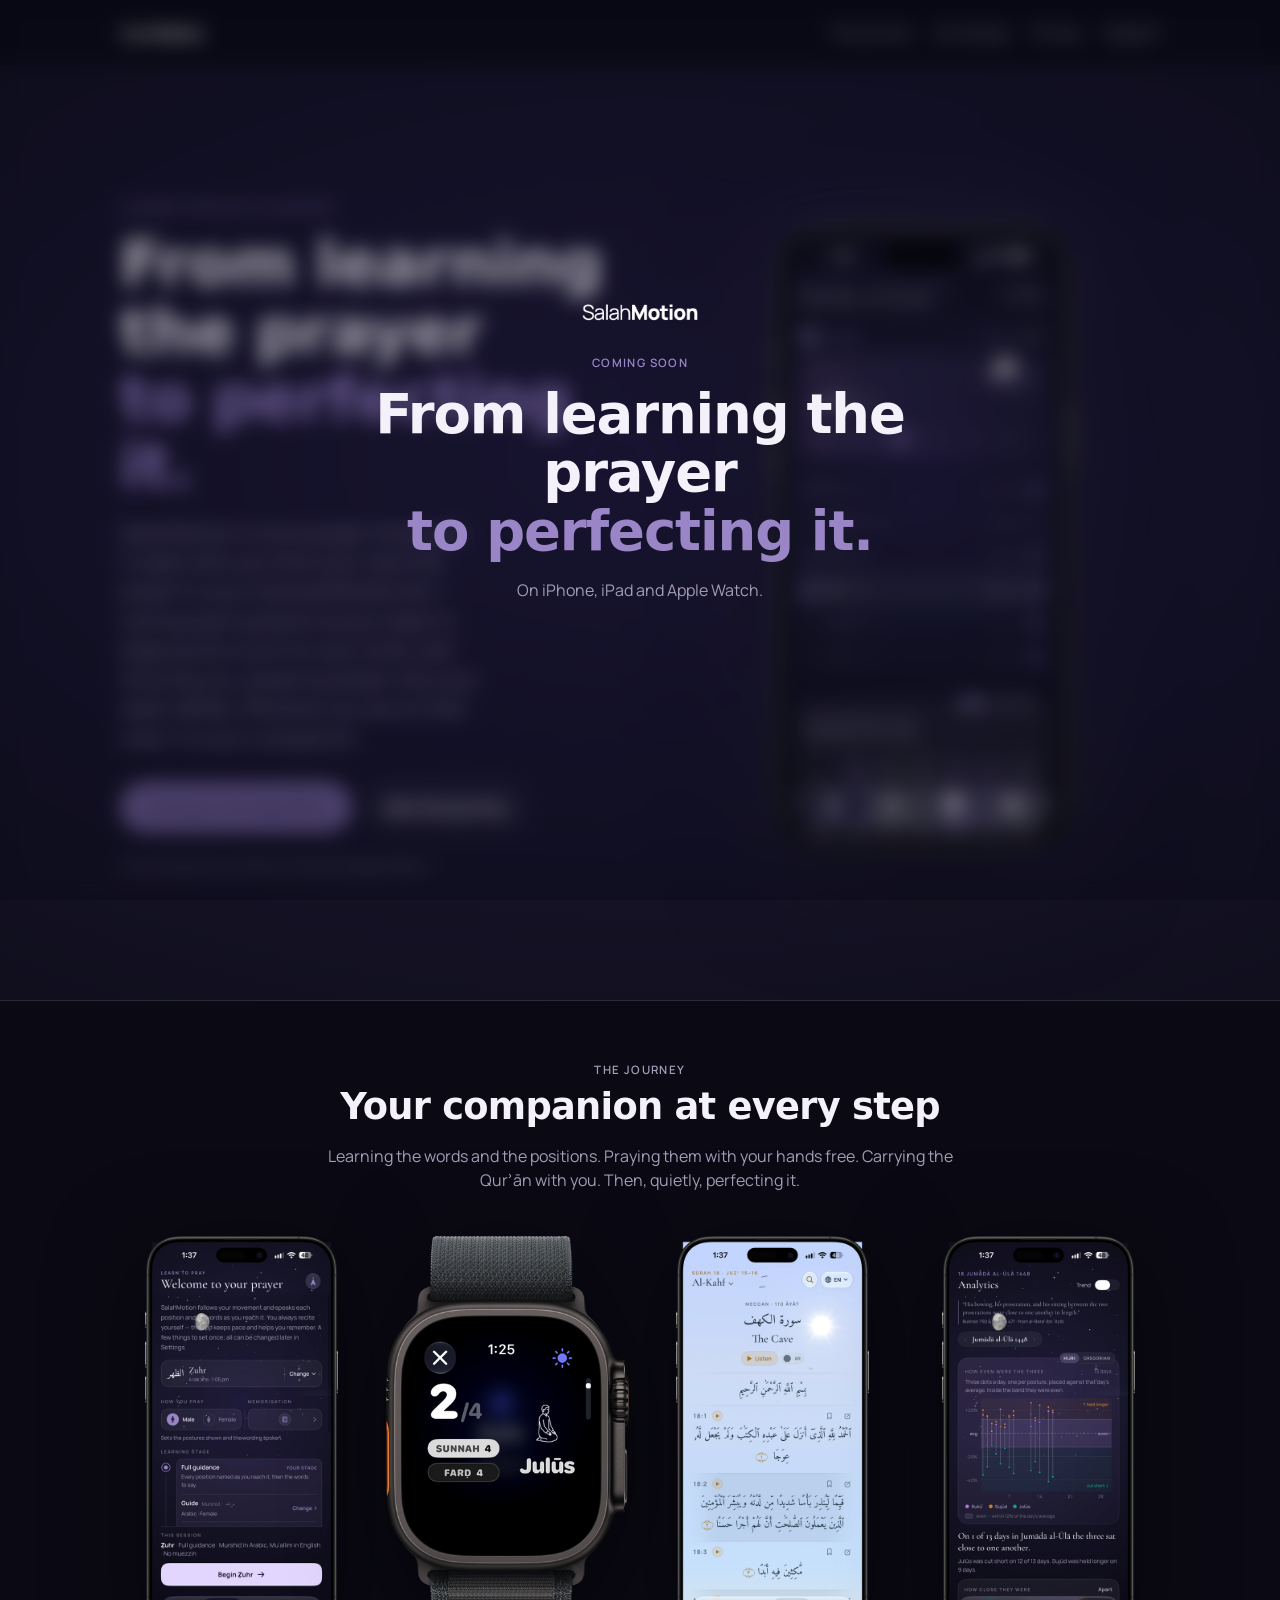
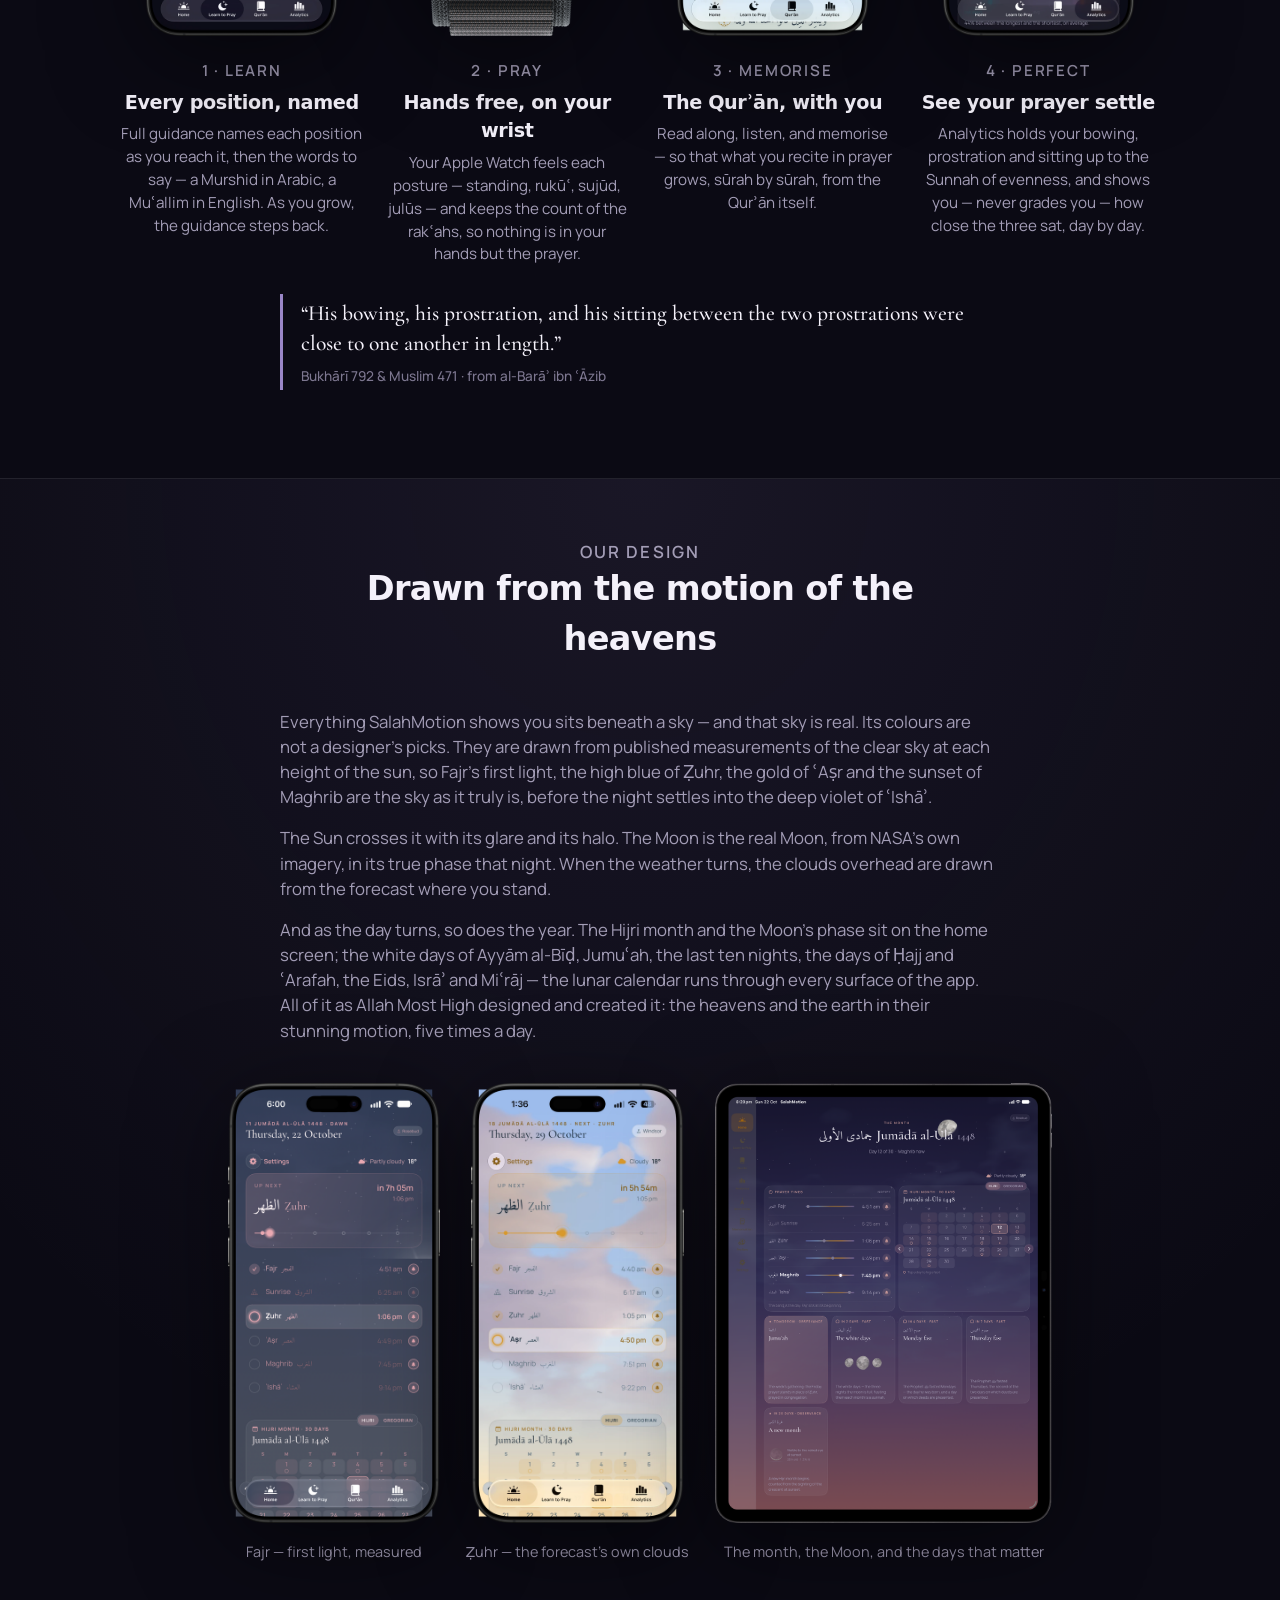
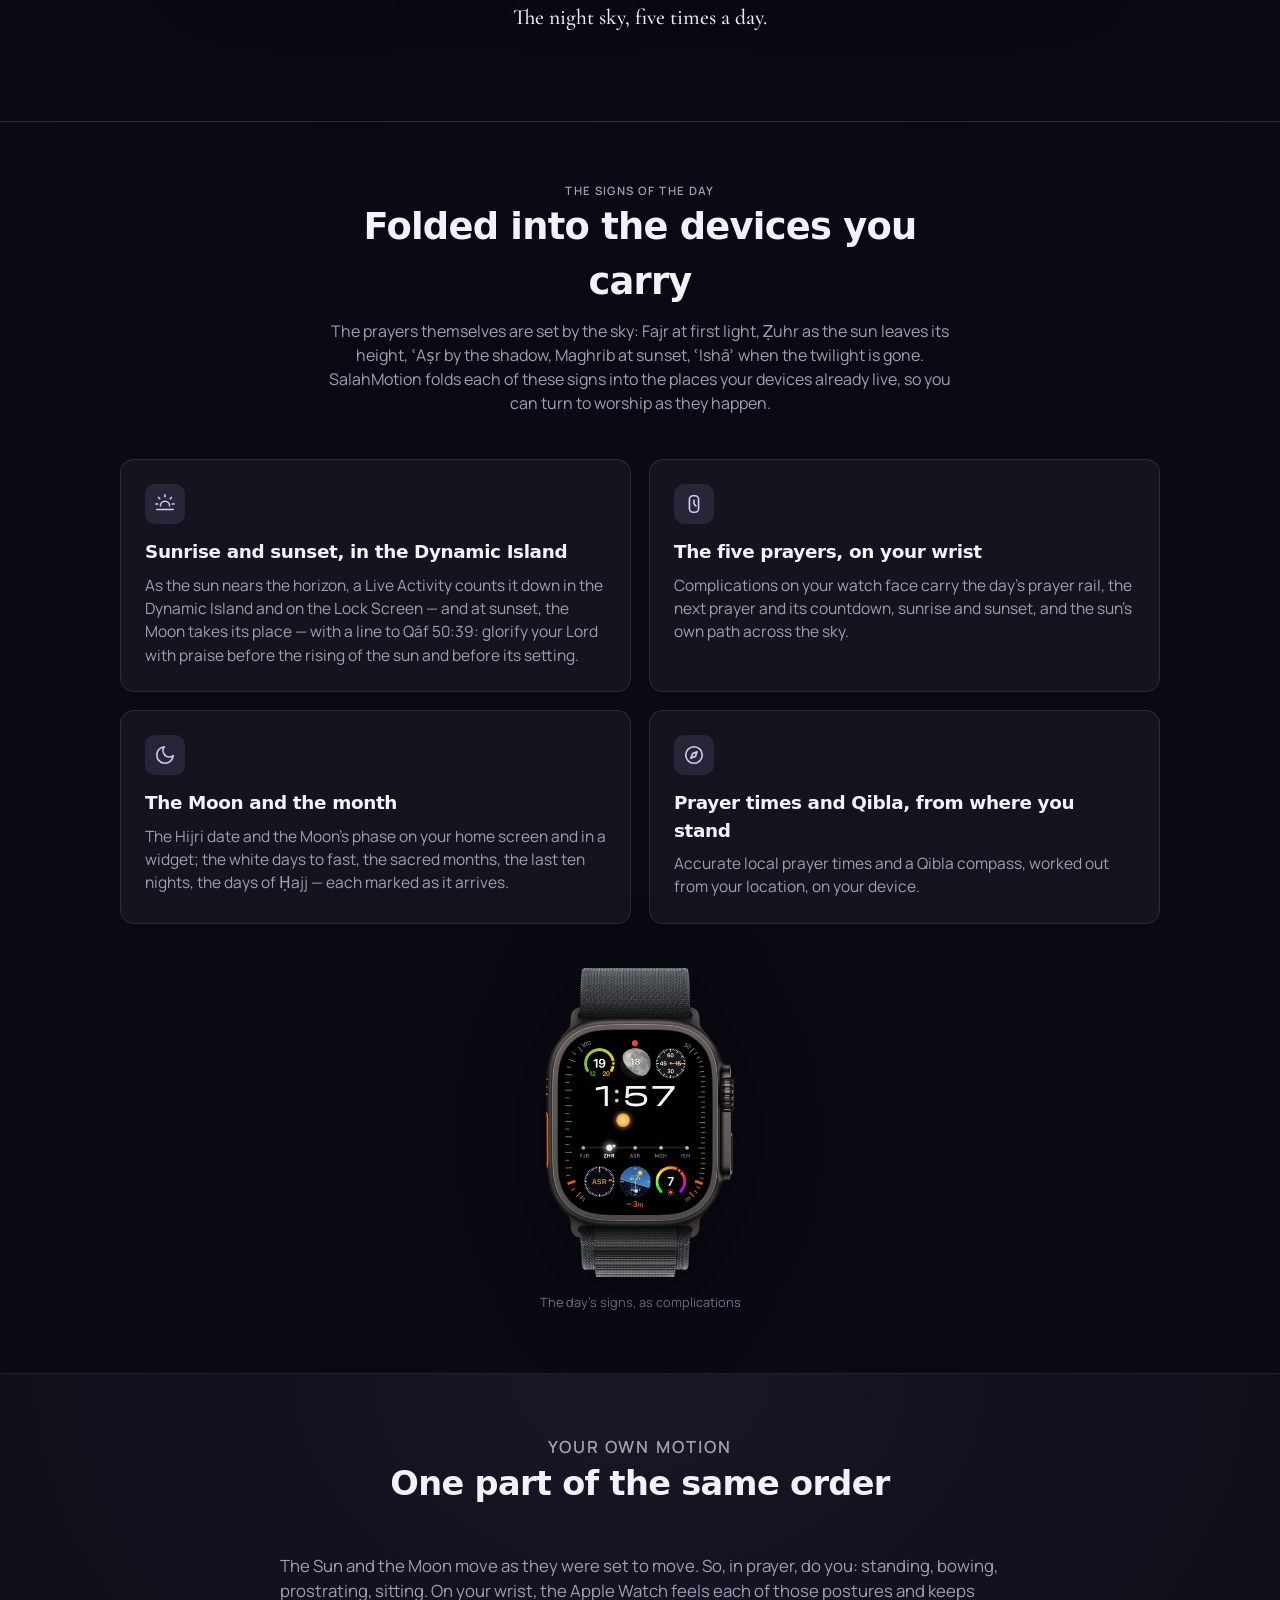
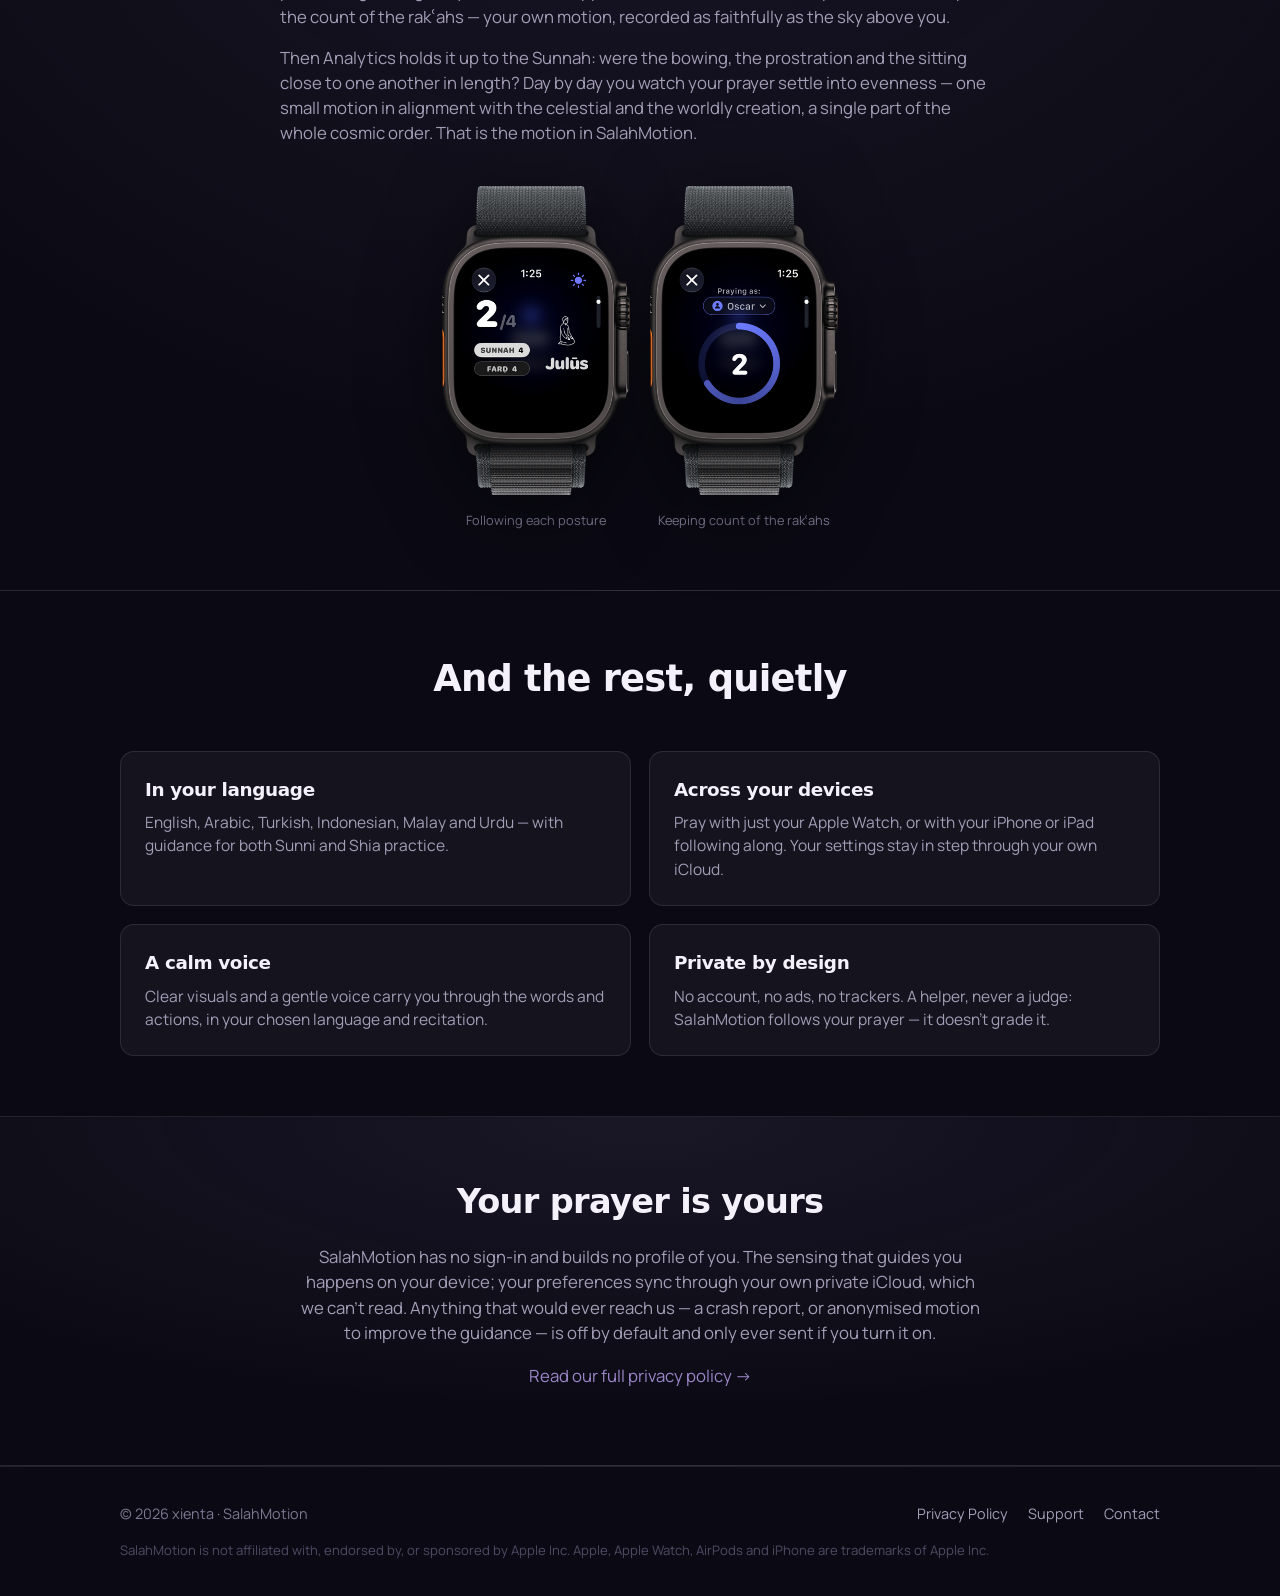
==== index.html @ 381fc948 "Publish the pre-launch SalahMotion site behind a blur Static site for salahmotion.com via GitHub Pag" ====
<!doctype html>
<html lang="en">
<head>
  <meta charset="utf-8" />
  <meta name="viewport" content="width=device-width, initial-scale=1" />
  <title>SalahMotion — from learning the prayer to perfecting it</title>
  <meta name="description" content="SalahMotion is not a prayer-times app. It walks with you from your first prayer to your most perfected one — naming each position, keeping the count on your wrist, and showing you how your salah settles — beneath a sky drawn from the real motion of the heavens." />
  <meta property="og:title" content="SalahMotion" />
  <meta property="og:description" content="From learning the prayer to perfecting it. Your companion, beneath the real sky." />
  <meta property="og:type" content="website" />
  <meta property="og:url" content="https://salahmotion.com/" />
  <meta name="theme-color" content="#0b0a14" />
  <link rel="icon" href="/assets/img/app-icon.png" />
  <link rel="apple-touch-icon" href="/assets/img/app-icon.png" />
  <link rel="preconnect" href="https://fonts.googleapis.com" />
  <link rel="preconnect" href="https://fonts.gstatic.com" crossorigin />
  <link href="https://fonts.googleapis.com/css2?family=Amiri&family=Cormorant+Garamond:wght@500;600&family=Manrope:wght@400;500;600;700;800&display=swap" rel="stylesheet" />
  <link rel="stylesheet" href="/assets/styles.css?v=6" />
</head>
<body>
  <!-- PRE-LAUNCH: delete this block (here, privacy.html, support.html) to unveil the site. -->
  <div class="prelaunch" role="dialog" aria-label="SalahMotion is coming soon">
    <div class="prelaunch-card">
      <img src="/assets/img/wordmark.png" alt="SalahMotion" class="prelaunch-mark" />
      <p class="eyebrow">Coming soon</p>
      <h1>From learning the prayer<br><span class="violet">to perfecting it.</span></h1>
      <p>On iPhone, iPad and Apple Watch.</p>
    </div>
  </div>
  <header class="site-header">
    <div class="wrap">
      <a class="brand" href="/" aria-label="SalahMotion home">
        <img src="/assets/img/wordmark.png" alt="SalahMotion" />
      </a>
      <nav class="nav" aria-label="Primary">
        <a href="#journey">The journey</a>
        <a href="#design">Our design</a>
        <a href="/privacy.html">Privacy</a>
        <a href="/support.html">Support</a>
      </nav>
    </div>
  </header>

  <main>
    <!-- 1. The central theme: learner through to mastery -->
    <section class="hero">
      <div class="wrap">
        <div class="hero-copy">
          <p class="eyebrow">Learner through to mastery</p>
          <h1>From learning the prayer<br><span class="violet">to perfecting it.</span></h1>
          <p class="lead">
            SalahMotion is not a prayer-times app. It walks with you from your very
            first prayer to your most perfected one — naming each position as you
            reach it, keeping the count on your wrist, and showing you, prayer by
            prayer, how your salah settles. Whoever you are on that road, it is your
            companion.
          </p>
          <div class="cta">
            <a class="btn btn-primary" href="#" aria-disabled="true">Coming to the App&nbsp;Store</a>
            <a class="btn btn-ghost" href="#journey">See the journey</a>
            <span class="note">Launching soon on iPhone, iPad and Apple Watch.</span>
          </div>
        </div>
        <img class="phone-shot" src="/assets/img/iphone-isha.png"
             alt="The SalahMotion home screen at ʿIshāʾ, the day's prayers beneath the deep violet night sky with the Moon and stars." />
      </div>
    </section>

    <!-- 2. The journey: learn → pray → memorise → perfect -->
    <section id="journey">
      <div class="wrap">
        <div class="section-head">
          <p class="eyebrow">The journey</p>
          <h2>Your companion at every step</h2>
          <p>Learning the words and the positions. Praying them with your hands free.
            Carrying the Qurʾān with you. Then, quietly, perfecting it.</p>
        </div>
        <div class="journey">
          <figure>
            <img src="/assets/img/shot-learn.png" alt="The Learn to Pray screen: Full guidance, with every position named as you reach it, then the words to say." />
            <p class="eyebrow step">1 · Learn</p>
            <h3>Every position, named</h3>
            <p>Full guidance names each position as you reach it, then the words to say
              — a Murshid in Arabic, a Muʿallim in English. As you grow, the guidance
              steps back.</p>
          </figure>
          <figure>
            <img src="/assets/img/watch-julus.png" alt="The Apple Watch following a prayer, held in julūs." />
            <p class="eyebrow step">2 · Pray</p>
            <h3>Hands free, on your wrist</h3>
            <p>Your Apple Watch feels each posture — standing, rukūʿ, sujūd, julūs —
              and keeps the count of the rakʿahs, so nothing is in your hands but the
              prayer.</p>
          </figure>
          <figure>
            <img src="/assets/img/shot-quran.png" alt="The Qurʾān reader, open at Sūrat al-Kahf, with Listen and Arabic toggles." />
            <p class="eyebrow step">3 · Memorise</p>
            <h3>The Qurʾān, with you</h3>
            <p>Read along, listen, and memorise — so that what you recite in prayer
              grows, sūrah by sūrah, from the Qurʾān itself.</p>
          </figure>
          <figure>
            <img src="/assets/img/shot-analytics.png" alt="The Analytics screen: how even the bowing, prostration and sitting of each prayer were, day by day." />
            <p class="eyebrow step">4 · Perfect</p>
            <h3>See your prayer settle</h3>
            <p>Analytics holds your bowing, prostration and sitting up to the Sunnah
              of evenness, and shows you — never grades you — how close the three
              sat, day by day.</p>
          </figure>
        </div>
        <blockquote class="quote">
          “His bowing, his prostration, and his sitting between the two prostrations
          were close to one another in length.”
          <cite>Bukhārī 792 &amp; Muslim 471 · from al-Barāʾ ibn ʿĀzib</cite>
        </blockquote>
      </div>
    </section>

    <!-- 3. Design philosophy: the motion of the heavens -->
    <section id="design" class="band">
      <div class="wrap">
        <div class="section-head">
          <p class="eyebrow">Our design</p>
          <h2>Drawn from the motion of the heavens</h2>
        </div>
        <div class="prose">
          <p>Everything SalahMotion shows you sits beneath a sky — and that sky is real.
            Its colours are not a designer’s picks. They are drawn from published
            measurements of the clear sky at each height of the sun, so Fajr’s first
            light, the high blue of Ẓuhr, the gold of ʿAṣr and the sunset of Maghrib are
            the sky as it truly is, before the night settles into the deep violet of
            ʿIshāʾ.</p>
          <p>The Sun crosses it with its glare and its halo. The Moon is the real Moon,
            from NASA’s own imagery, in its true phase that night. When the weather
            turns, the clouds overhead are drawn from the forecast where you stand.</p>
          <p>And as the day turns, so does the year. The Hijri month and the Moon’s
            phase sit on the home screen; the white days of Ayyām al-Bīḍ, Jumuʿah, the
            last ten nights, the days of Ḥajj and ʿArafah, the Eids, Isrāʾ and Miʿrāj —
            the lunar calendar runs through every surface of the app. All of it as Allah
            Most High designed and created it: the heavens and the earth in their
            stunning motion, five times a day.</p>
        </div>
        <div class="sky-row" style="margin-top:40px">
          <figure>
            <img src="/assets/img/iphone-fajr.png" alt="The home screen at Fajr, beneath the measured first light of dawn." />
            <figcaption>Fajr — first light, measured</figcaption>
          </figure>
          <figure>
            <img src="/assets/img/shot-zuhr.png" alt="The home screen at Ẓuhr on a cloudy day, the clouds drawn from the forecast." />
            <figcaption>Ẓuhr — the forecast’s own clouds</figcaption>
          </figure>
          <figure>
            <img src="/assets/img/ipad-isha.png" alt="The iPad at Maghrib: Jumādā al-Ūlā 1448, the Moon, the Hijri calendar and the days that matter." />
            <figcaption>The month, the Moon, and the days that matter</figcaption>
          </figure>
        </div>
        <blockquote class="quote" style="text-align:center;border:0;padding:0;margin-top:40px">
          The night sky, five times a day.
        </blockquote>
      </div>
    </section>

    <!-- 4. The miracles of the day, folded into the devices -->
    <section id="signs">
      <div class="wrap">
        <div class="section-head">
          <p class="eyebrow">The signs of the day</p>
          <h2>Folded into the devices you carry</h2>
          <p>The prayers themselves are set by the sky: Fajr at first light, Ẓuhr as the
            sun leaves its height, ʿAṣr by the shadow, Maghrib at sunset, ʿIshāʾ when
            the twilight is gone. SalahMotion folds each of these signs into the places
            your devices already live, so you can turn to worship as they happen.</p>
        </div>
        <div class="grid">
          <div class="card">
            <div class="glyph" aria-hidden="true">
              <svg width="22" height="22" viewBox="0 0 24 24" fill="none" stroke="currentColor" stroke-width="1.8" stroke-linecap="round" stroke-linejoin="round"><path d="M12 2v2"/><path d="m4.9 4.9 1.4 1.4"/><path d="M2 12h2"/><path d="M20 12h2"/><path d="m19.1 4.9-1.4 1.4"/><path d="M3 18h18"/><path d="M7 14a5 5 0 0 1 10 0"/></svg>
            </div>
            <h3>Sunrise and sunset, in the Dynamic Island</h3>
            <p>As the sun nears the horizon, a Live Activity counts it down in the
              Dynamic Island and on the Lock Screen — and at sunset, the Moon takes its
              place — with a line to Qāf 50:39: glorify your Lord with praise before the
              rising of the sun and before its setting.</p>
          </div>
          <div class="card">
            <div class="glyph" aria-hidden="true">
              <svg width="22" height="22" viewBox="0 0 24 24" fill="none" stroke="currentColor" stroke-width="1.8" stroke-linecap="round" stroke-linejoin="round"><rect x="7" y="3" width="10" height="18" rx="4"/><path d="M12 8v4l2 2"/></svg>
            </div>
            <h3>The five prayers, on your wrist</h3>
            <p>Complications on your watch face carry the day’s prayer rail, the next
              prayer and its countdown, sunrise and sunset, and the sun’s own path
              across the sky.</p>
          </div>
          <div class="card">
            <div class="glyph" aria-hidden="true">
              <svg width="22" height="22" viewBox="0 0 24 24" fill="none" stroke="currentColor" stroke-width="1.8" stroke-linecap="round" stroke-linejoin="round"><path d="M21 12.79A9 9 0 1 1 11.21 3 7 7 0 0 0 21 12.79z"/></svg>
            </div>
            <h3>The Moon and the month</h3>
            <p>The Hijri date and the Moon’s phase on your home screen and in a widget;
              the white days to fast, the sacred months, the last ten nights, the days of
              Ḥajj — each marked as it arrives.</p>
          </div>
          <div class="card">
            <div class="glyph" aria-hidden="true">
              <svg width="22" height="22" viewBox="0 0 24 24" fill="none" stroke="currentColor" stroke-width="1.8" stroke-linecap="round" stroke-linejoin="round"><circle cx="12" cy="12" r="9"/><polygon points="15.5 8.5 13.5 13.5 8.5 15.5 10.5 10.5 15.5 8.5"/></svg>
            </div>
            <h3>Prayer times and Qibla, from where you stand</h3>
            <p>Accurate local prayer times and a Qibla compass, worked out from your
              location, on your device.</p>
          </div>
        </div>
        <div class="watch-pair" style="margin-top:44px">
          <figure>
            <img src="/assets/img/watch-complications.png" alt="An Apple Watch face with SalahMotion complications: the prayer rail, the sun's path, sunrise and sunset, and the next prayer." />
            <figcaption>The day’s signs, as complications</figcaption>
          </figure>
        </div>
      </div>
    </section>

    <!-- 5. The worshipper's own motion, within the order -->
    <section id="motion" class="band">
      <div class="wrap">
        <div class="section-head">
          <p class="eyebrow">Your own motion</p>
          <h2>One part of the same order</h2>
        </div>
        <div class="prose">
          <p>The Sun and the Moon move as they were set to move. So, in prayer, do you:
            standing, bowing, prostrating, sitting. On your wrist, the Apple Watch
            feels each of those postures and keeps the count of the rakʿahs — your own
            motion, recorded as faithfully as the sky above you.</p>
          <p>Then Analytics holds it up to the Sunnah: were the bowing, the prostration
            and the sitting close to one another in length? Day by day you watch your
            prayer settle into evenness — one small motion in alignment with the
            celestial and the worldly creation, a single part of the whole cosmic order.
            That is the motion in SalahMotion.</p>
        </div>
        <div class="watch-pair" style="margin-top:40px">
          <figure>
            <img src="/assets/img/watch-julus.png" alt="The Apple Watch following a prayer, held in julūs." />
            <figcaption>Following each posture</figcaption>
          </figure>
          <figure>
            <img src="/assets/img/watch-count.png" alt="The Apple Watch counting the rakʿahs of the prayer." />
            <figcaption>Keeping count of the rakʿahs</figcaption>
          </figure>
        </div>
      </div>
    </section>

    <!-- 6. The practicalities -->
    <section id="rest">
      <div class="wrap">
        <div class="section-head">
          <h2>And the rest, quietly</h2>
        </div>
        <div class="grid">
          <div class="card">
            <h3>In your language</h3>
            <p>English, Arabic, Turkish, Indonesian, Malay and Urdu — with guidance for
              both Sunni and Shia practice.</p>
          </div>
          <div class="card">
            <h3>Across your devices</h3>
            <p>Pray with just your Apple Watch, or with your iPhone or iPad following
              along. Your settings stay in step through your own iCloud.</p>
          </div>
          <div class="card">
            <h3>A calm voice</h3>
            <p>Clear visuals and a gentle voice carry you through the words and actions,
              in your chosen language and recitation.</p>
          </div>
          <div class="card">
            <h3>Private by design</h3>
            <p>No account, no ads, no trackers. A helper, never a judge: SalahMotion
              follows your prayer — it doesn’t grade it.</p>
          </div>
        </div>
      </div>
    </section>

    <section class="band">
      <div class="wrap" style="text-align:center;max-width:720px">
        <h2 style="font-size:clamp(1.6rem,3.6vw,2.1rem);margin:0 0 14px">Your prayer is yours</h2>
        <p style="color:var(--night-muted);font-size:1.05rem">
          SalahMotion has no sign-in and builds no profile of you. The sensing that
          guides you happens on your device; your preferences sync through your own
          private iCloud, which we can’t read. Anything that would ever reach us — a
          crash report, or anonymised motion to improve the guidance — is off by
          default and only ever sent if you turn it on.
        </p>
        <p style="margin-top:18px"><a href="/privacy.html">Read our full privacy policy →</a></p>
      </div>
    </section>
  </main>

  <footer class="site-footer">
    <div class="wrap">
      <div>© <span id="year">2026</span> xienta · SalahMotion</div>
      <div class="links">
        <a href="/privacy.html">Privacy Policy</a>
        <a href="/support.html">Support</a>
        <a href="mailto:support@salahmotion.com">Contact</a>
      </div>
      <div class="fine">
        SalahMotion is not affiliated with, endorsed by, or sponsored by Apple Inc.
        Apple, Apple Watch, AirPods and iPhone are trademarks of Apple Inc.
      </div>
    </div>
  </footer>
  <script>document.getElementById('year').textContent = new Date().getFullYear();</script>
</body>
</html>
---- assets/styles.css ----
/* SalahMotion website — on-brand (per #604 brand guide).
   Tier 1 Night Sky. Fonts: Cormorant Garamond (display), Manrope (UI), Amiri (Arabic). */

:root {
  /* Tier 1 — Night Sky (exact brand tokens) */
  --night-glow: #201b3a;
  --night-middle: #141224;
  --night-edge: #0b0a14;
  --night-ink: #f4f1fa;
  --night-muted: #a39db6;
  --night-faint: #7d7790;
  --night-faintest: #4f4a63;
  --night-violet: #9a86c7;
  --night-orb: #d6c9ee;
  --on-violet: #16142a;
  --paper: #fbfaf6;

  --surface: rgba(255, 255, 255, 0.045);
  --surface-2: rgba(255, 255, 255, 0.07);
  --line: rgba(244, 241, 250, 0.10);

  --display: "Cormorant Garamond", Georgia, serif;
  /* SF Pro: Apple's system face. It can't be web-hosted, so Apple devices use their own
     copy; everywhere else falls back to the platform's system sans. */
  --sf: -apple-system, BlinkMacSystemFont, "SF Pro Display", "Segoe UI", system-ui, sans-serif;
  --ui: "Manrope", system-ui, -apple-system, sans-serif;
  --arabic: "Amiri", "Geeza Pro", serif;

  --radius-card: 14px;
  --radius-panel: 18px;
  --radius-pill: 999px;
  --maxw: 1080px;
  --gutter: 20px;
}

* { box-sizing: border-box; }
html { scroll-behavior: smooth; -webkit-text-size-adjust: 100%; }

body {
  margin: 0;
  font-family: var(--ui);
  font-weight: 400;
  color: var(--night-ink);
  background: var(--night-edge);
  line-height: 1.5;
  -webkit-font-smoothing: antialiased;
  text-rendering: optimizeLegibility;
}

a { color: var(--night-violet); text-decoration: none; }
a:hover { text-decoration: underline; }

.wrap { width: 100%; max-width: var(--maxw); margin: 0 auto; padding: 0 var(--gutter); }

h1, h2, h3 { font-family: var(--sf); font-weight: 600; letter-spacing: -0.02em; }

.eyebrow {
  font-family: var(--ui);
  font-weight: 600;
  font-size: 0.72rem;
  letter-spacing: 0.12em;
  text-transform: uppercase;
  color: var(--night-violet);
  margin: 0 0 14px;
}

.arabic { font-family: var(--arabic); font-weight: 400; direction: rtl; }

/* ---------- Header ---------- */
.site-header {
  position: sticky; top: 0; z-index: 20;
  backdrop-filter: saturate(140%) blur(12px);
  -webkit-backdrop-filter: saturate(140%) blur(12px);
  background: rgba(11, 10, 20, 0.72);
  border-bottom: 1px solid var(--line);
}
.site-header .wrap {
  display: flex; align-items: center; justify-content: space-between;
  height: 66px; gap: 16px;
}
.brand { display: inline-flex; align-items: center; }
.brand img { height: 20px; width: auto; display: block; }
.nav { display: flex; align-items: center; gap: 22px; }
.nav a { color: var(--night-muted); font-size: 0.95rem; }
.nav a:hover { color: var(--night-ink); text-decoration: none; }

/* ---------- Buttons ---------- */
.btn {
  display: inline-flex; align-items: center; gap: 8px;
  padding: 12px 20px; border-radius: var(--radius-pill);
  font-family: var(--ui); font-weight: 600; font-size: 1.0rem;
  border: 1px solid transparent; cursor: pointer;
  transition: transform 0.08s ease, background 0.2s ease, border-color 0.2s ease;
}
.btn:hover { text-decoration: none; }
.btn:active { transform: translateY(1px); }
.btn-primary { background: var(--night-violet); color: var(--on-violet); border-color: var(--night-violet); }
.btn-primary:hover { background: var(--night-orb); }
.btn-ghost { background: var(--surface); color: var(--night-ink); border-color: var(--line); }
.btn-ghost:hover { background: var(--surface-2); }
.btn[aria-disabled="true"] { opacity: 0.7; cursor: default; pointer-events: none; }

/* ---------- Hero ---------- */
.hero {
  position: relative; overflow: hidden;
  /* the app's night: a radial glow centred 42% down, falling to the edge */
  background: radial-gradient(130% 100% at 50% 42%, var(--night-glow) 0%, var(--night-middle) 48%, var(--night-edge) 100%);
  border-bottom: 1px solid var(--line);
}
.hero .wrap {
  display: grid; grid-template-columns: 1.05fr 0.95fr; gap: 40px;
  align-items: center; padding: 72px var(--gutter) 64px;
}
.hero-copy h1 {
  font-size: clamp(2.4rem, 5.5vw, 3.9rem);
  line-height: 1.08; margin: 0 0 18px; letter-spacing: -0.01em;
}
.hero-copy h1 .violet { color: var(--night-violet); }
.hero-copy .lead {
  font-size: clamp(1.05rem, 2.2vw, 1.22rem);
  color: var(--night-muted); max-width: 30ch; margin: 0 0 30px;
}
.hero .cta { display: flex; gap: 12px; flex-wrap: wrap; align-items: center; }
.hero .cta .note { flex-basis: 100%; margin-top: 12px; font-size: 0.85rem; color: var(--night-faint); }

.phone-shot {
  justify-self: center;
  width: min(300px, 76vw);
  filter: drop-shadow(0 26px 54px rgba(0, 0, 0, 0.55)) drop-shadow(0 0 42px rgba(154, 134, 199, 0.16));
  display: block;
}

/* ---------- Sections ---------- */
section { padding: 60px 0; }
.section-head { text-align: center; max-width: 640px; margin: 0 auto 44px; }
.section-head h2 { font-size: clamp(1.7rem, 4vw, 2.3rem); margin: 0 0 10px; }
.section-head p { color: var(--night-muted); margin: 0; }
.section-head .arabic { color: var(--night-faint); font-size: 1.5rem; margin-top: 6px; }

.grid { display: grid; grid-template-columns: repeat(auto-fit, minmax(255px, 1fr)); gap: 18px; }
.card { background: var(--surface); border: 1px solid var(--line); border-radius: var(--radius-card); padding: 24px; }
.card .glyph {
  width: 40px; height: 40px; display: grid; place-items: center;
  border-radius: 10px; background: rgba(154, 134, 199, 0.15);
  color: var(--night-orb); margin-bottom: 14px;
}
.card h3 { font-size: 1.15rem; margin: 0 0 8px; }
.card p { margin: 0; color: var(--night-muted); font-size: 0.97rem; }

/* ---------- Split showcase (day / devices) ---------- */
.split { display: grid; grid-template-columns: 1fr 1fr; gap: 44px; align-items: center; }
.split.reverse .split-media { order: 2; }
.split-copy h2 { font-size: clamp(1.6rem, 3.6vw, 2.1rem); margin: 0 0 14px; }
.split-copy p { color: var(--night-muted); margin: 0 0 12px; }
.split-media { display: flex; justify-content: center; gap: 18px; }
.split-media img { filter: drop-shadow(0 22px 50px rgba(0,0,0,0.5)); }
.split-media .phone { width: min(230px, 60vw); }
.split-media .tablet { width: min(460px, 88vw); }

/* Watch pair */
.watch-pair { display: flex; gap: 20px; justify-content: center; flex-wrap: wrap; }
.watch-pair figure { margin: 0; text-align: center; }
.watch-pair img { width: 188px; filter: drop-shadow(0 16px 38px rgba(0,0,0,0.5)); }
.watch-pair figcaption { margin-top: 10px; color: var(--night-faint); font-size: 0.8rem; }

/* Journey: learner → mastery (4 steps, mixed phone + watch, aligned by height) */
.journey { display: grid; grid-template-columns: repeat(auto-fit, minmax(210px, 1fr)); gap: 28px 22px; }
.journey figure { margin: 0; text-align: center; }
.journey img { height: 400px; width: auto; filter: drop-shadow(0 20px 46px rgba(0,0,0,0.5)); }
.journey .step { margin: 18px 0 6px; }
.journey h3 { font-size: 1.2rem; margin: 0 0 6px; }
.journey p { margin: 0 auto; color: var(--night-muted); font-size: 0.95rem; max-width: 30ch; }
@media (max-width: 1000px) { .journey { grid-template-columns: repeat(2, 1fr); } }
@media (max-width: 520px)  { .journey { grid-template-columns: 1fr; } }

/* Sky row: dawn / day / the month (aligned by height) */
.sky-row { display: flex; gap: 26px; justify-content: center; align-items: flex-end; flex-wrap: wrap; }
.sky-row figure { margin: 0; text-align: center; }
.sky-row img { height: 440px; width: auto; filter: drop-shadow(0 20px 46px rgba(0,0,0,0.5)); }
.sky-row figcaption { margin-top: 12px; color: var(--night-muted); font-size: 0.9rem; }

/* The two narrative bands use the full width (the privacy band stays narrow) */
#design .wrap, #motion .wrap { max-width: var(--maxw); text-align: left; }

/* Four-card grids read as 2×2 rather than 3 + 1 */
#signs .grid, #rest .grid { grid-template-columns: repeat(2, 1fr); }
@media (max-width: 640px) { #signs .grid, #rest .grid { grid-template-columns: 1fr; } }

/* Narrative prose + pull quote */
.prose { max-width: 720px; margin: 0 auto; }
.prose p { color: #d8d3e6; font-size: 1.05rem; margin: 0 0 16px; }
.quote {
  font-family: var(--display); font-weight: 500; font-size: 1.35rem; line-height: 1.4;
  color: var(--night-ink); border-left: 3px solid var(--night-violet);
  padding: 4px 0 4px 18px; margin: 28px auto; max-width: 720px;
}
.quote cite { display: block; font-family: var(--ui); font-style: normal; font-size: 0.85rem; color: var(--night-faint); margin-top: 8px; }

/* Phone gallery (A closer look) */
.phone-gallery { display: flex; gap: 26px; justify-content: center; flex-wrap: wrap; }
.phone-gallery figure { margin: 0; text-align: center; }
.phone-gallery img { width: 216px; filter: drop-shadow(0 20px 46px rgba(0,0,0,0.5)); }
.phone-gallery figcaption { margin-top: 12px; color: var(--night-muted); font-size: 0.9rem; }

/* ---------- Privacy band ---------- */
.band { background: radial-gradient(120% 140% at 50% 0%, rgba(154,134,199,0.10), transparent 60%); border-top: 1px solid var(--line); border-bottom: 1px solid var(--line); }
.band .wrap { text-align: center; max-width: 720px; }
.band h2 { font-size: clamp(1.6rem, 3.6vw, 2.1rem); margin: 0 0 14px; }
.band p { color: var(--night-muted); font-size: 1.05rem; }

/* ---------- Article (privacy / support) ---------- */
.article { padding: 56px 0 72px; background: radial-gradient(120% 70% at 50% 0%, var(--night-glow), var(--night-edge) 60%); }
.article .wrap { max-width: 760px; }
.article h1 { font-size: clamp(2rem, 5vw, 2.8rem); margin: 0 0 6px; }
.article .updated { color: var(--night-faint); font-size: 0.9rem; margin: 0 0 32px; }
.article h2 { font-family: var(--sf); font-weight: 600; font-size: 1.5rem; margin: 40px 0 12px; }
.article h3 { font-size: 1.05rem; margin: 24px 0 8px; }
.article p, .article li { color: #d8d3e6; }
.article ul { padding-left: 22px; }
.article li { margin: 6px 0; }
.article .callout { background: var(--surface); border: 1px solid var(--line); border-left: 3px solid var(--night-violet); border-radius: 12px; padding: 16px 20px; margin: 20px 0; }
.article .callout p { margin: 0; color: var(--night-ink); }
.article a { text-decoration: underline; }

/* ---------- Footer ---------- */
.site-footer { border-top: 1px solid var(--line); padding: 36px 0; color: var(--night-faint); font-size: 0.9rem; }
.site-footer .wrap { display: flex; flex-wrap: wrap; gap: 16px 28px; align-items: center; justify-content: space-between; }
.site-footer .links { display: flex; gap: 20px; flex-wrap: wrap; }
.site-footer a { color: var(--night-muted); }
.site-footer a:hover { color: var(--night-ink); }
.site-footer .fine { flex-basis: 100%; font-size: 0.82rem; color: var(--night-faintest); }

/* ---------- Pre-launch veil: blurs the whole site behind a coming-soon card ---------- */
.prelaunch {
  position: fixed; inset: 0; z-index: 100;
  display: grid; place-items: center; padding: 24px;
  background: rgba(11, 10, 20, 0.35);
  backdrop-filter: blur(10px) saturate(120%);
  -webkit-backdrop-filter: blur(10px) saturate(120%);
}
.prelaunch-card { text-align: center; max-width: 560px; }
.prelaunch-mark { height: 28px; width: auto; margin: 0 auto 28px; display: block; }
.prelaunch-card h1 { font-size: clamp(2rem, 6vw, 3.4rem); line-height: 1.08; margin: 0 0 16px; }
.prelaunch-card h1 .violet { color: var(--night-violet); }
.prelaunch-card p:last-child { color: var(--night-muted); margin: 0; }
body:has(.prelaunch) { overflow: hidden; }

/* ---------- Responsive ---------- */
@media (max-width: 820px) {
  .hero .wrap { grid-template-columns: 1fr; text-align: center; gap: 30px; padding-top: 56px; }
  .hero-copy .lead { max-width: none; margin-left: auto; margin-right: auto; }
  .hero .cta { justify-content: center; }
  .hero-copy { order: 1; }
  .phone-shot { order: 2; }
  .split { grid-template-columns: 1fr; gap: 28px; text-align: center; }
  .split.reverse .split-media { order: 0; }
  .split-copy { order: 1; }
}

@media (prefers-reduced-motion: reduce) {
  html { scroll-behavior: auto; }
  * { transition: none !important; }
}
:focus-visible { outline: 2px solid var(--night-violet); outline-offset: 2px; border-radius: 4px; }
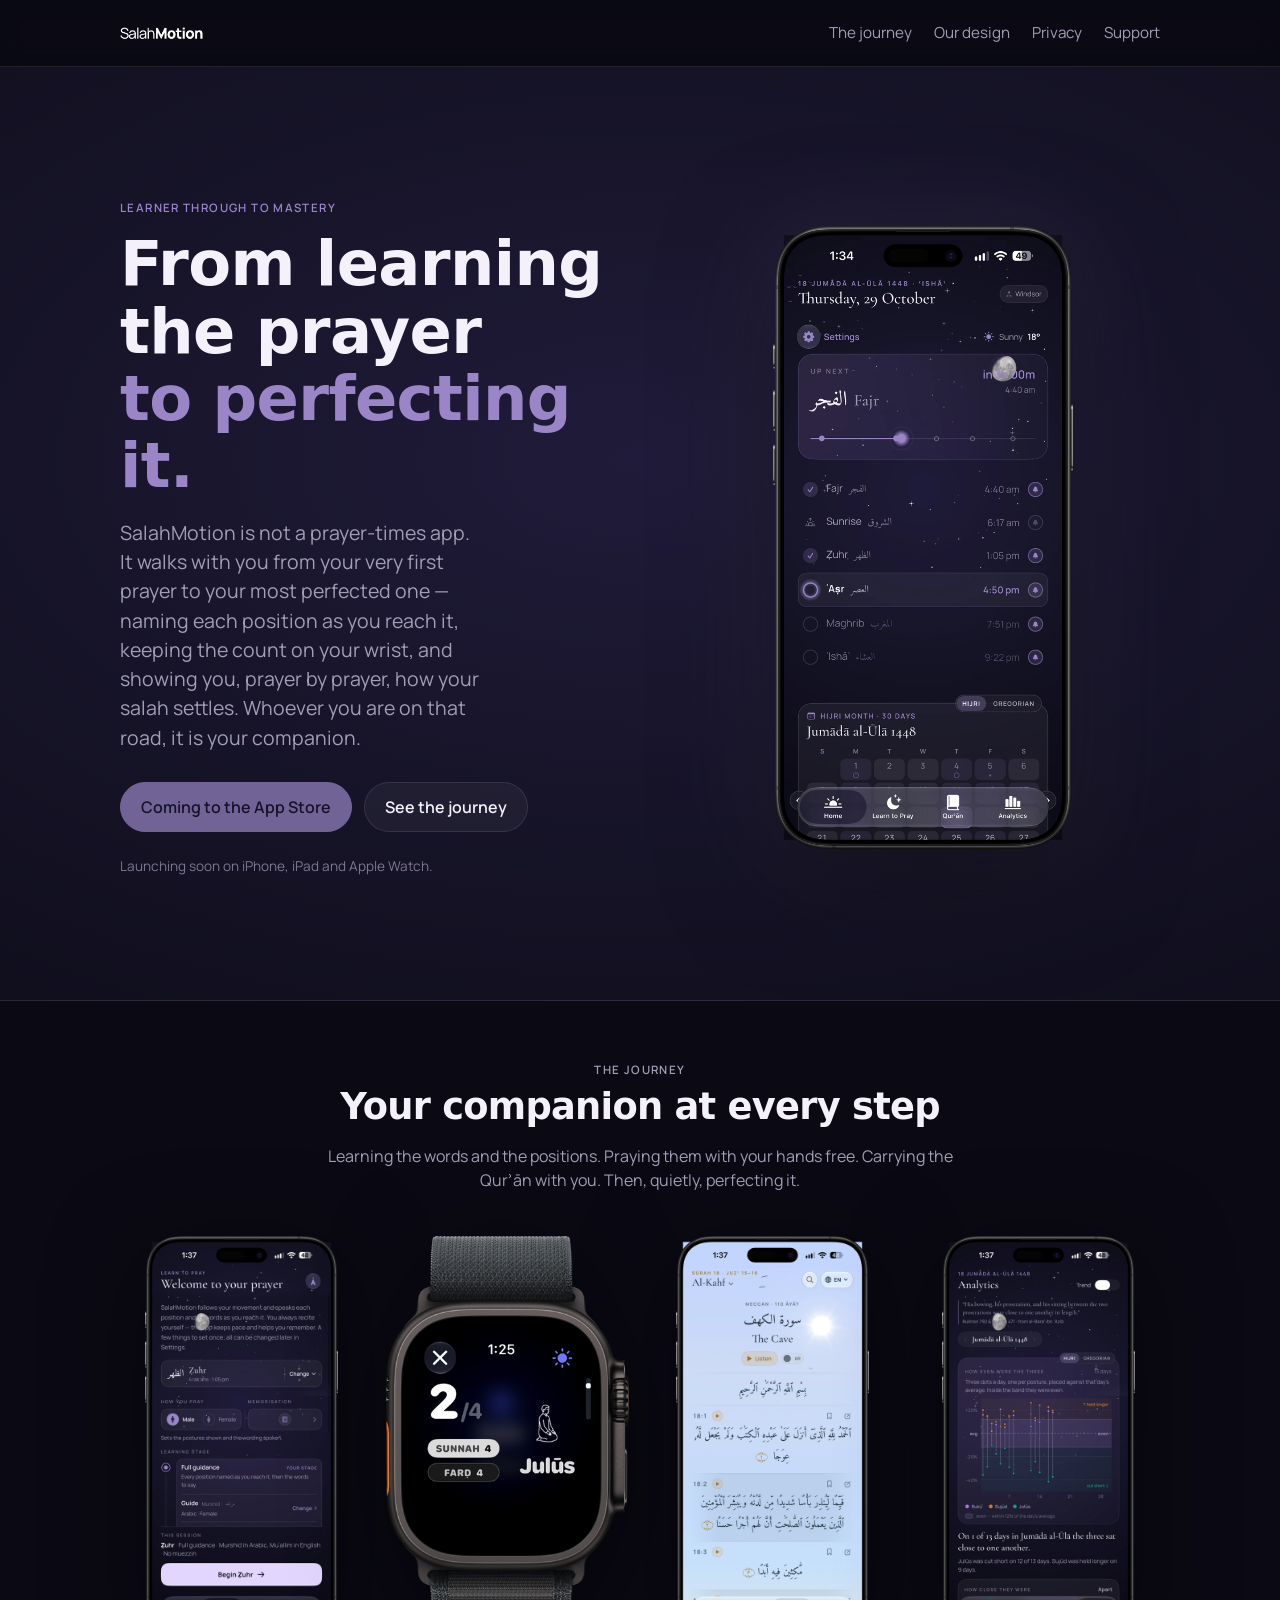
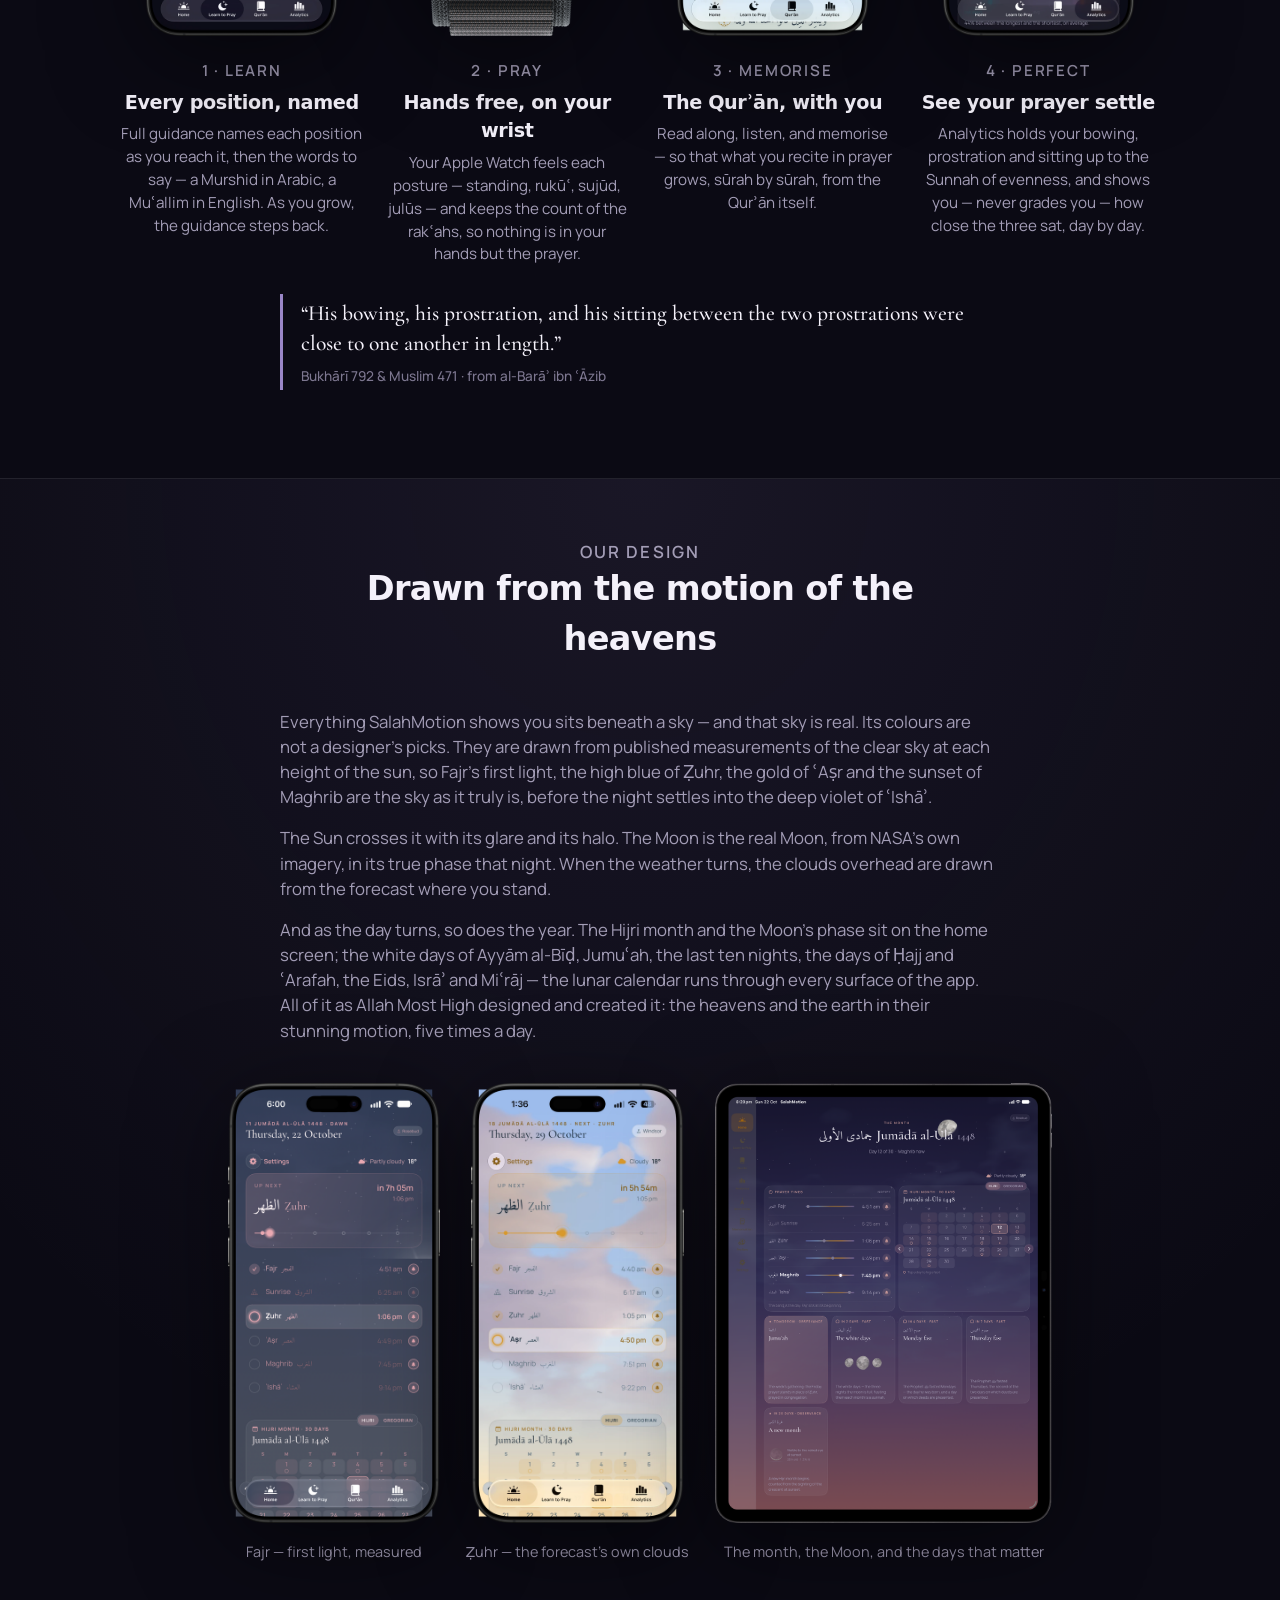
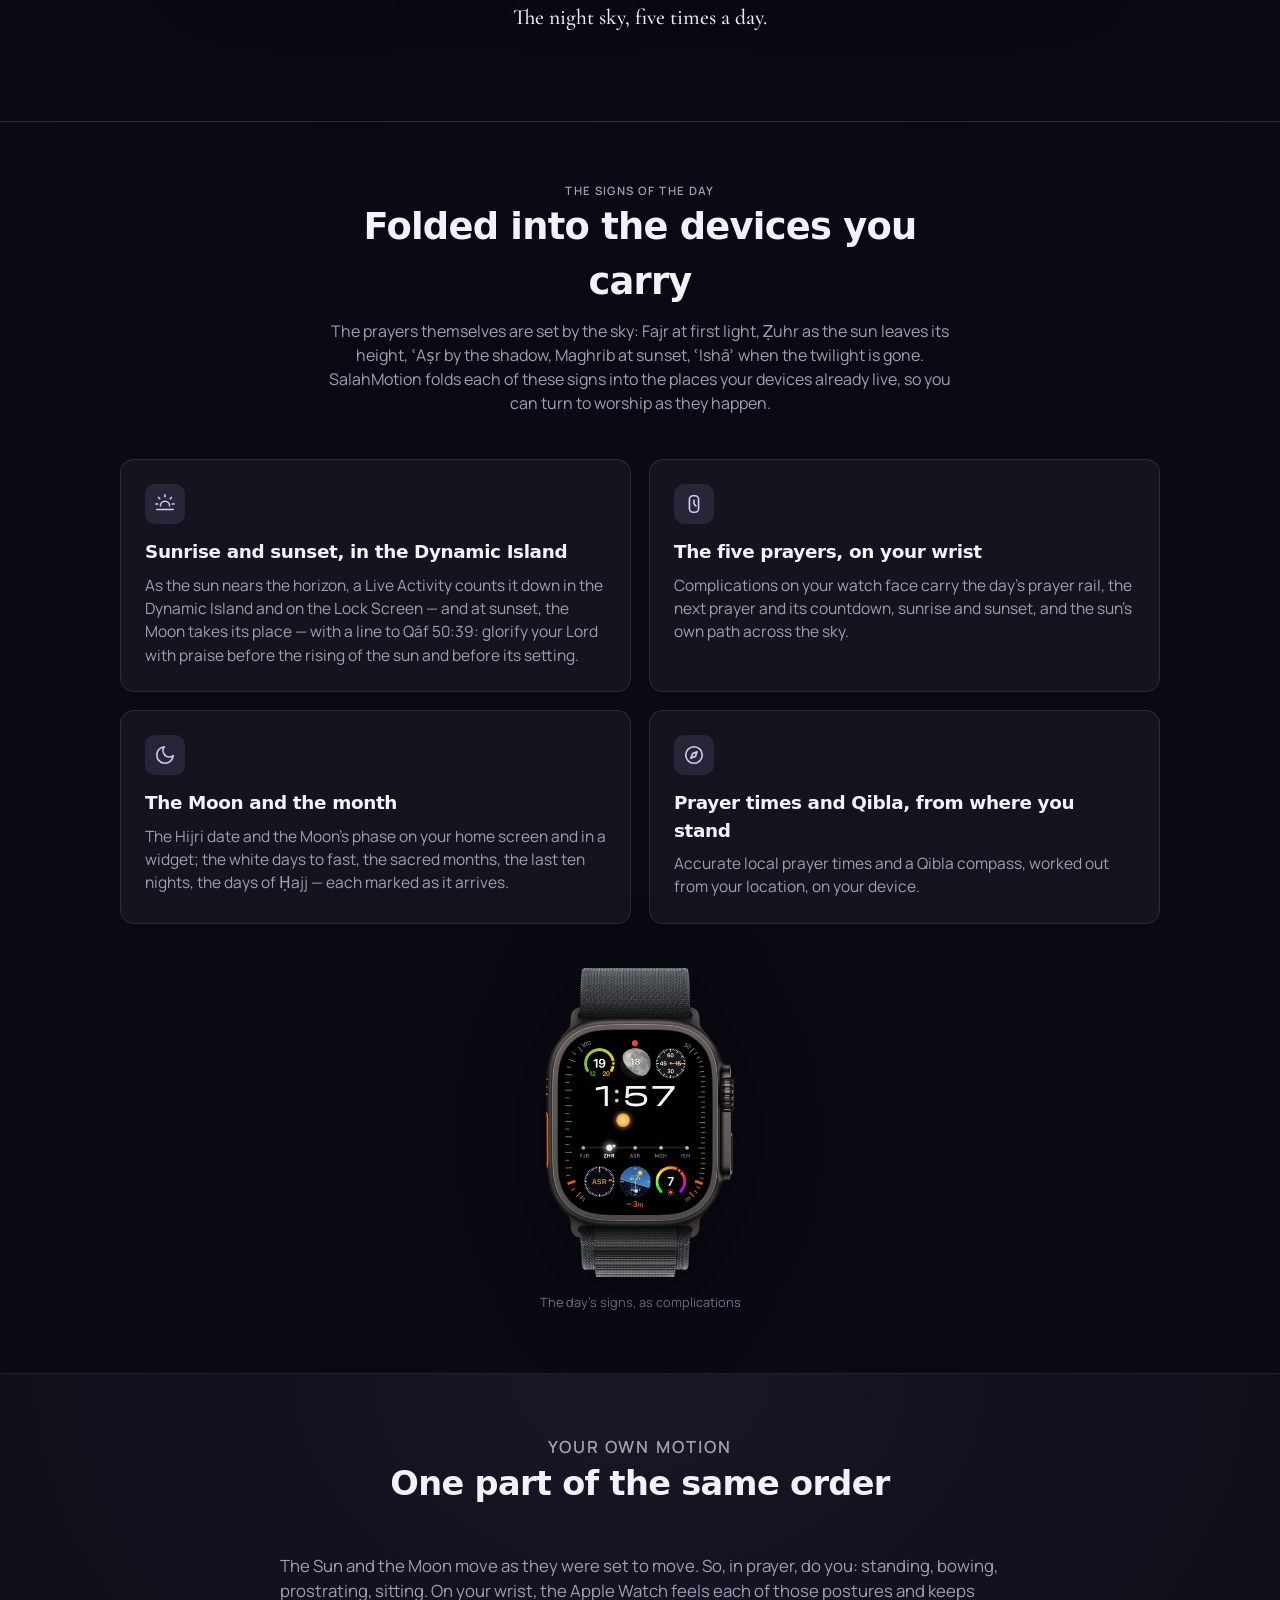
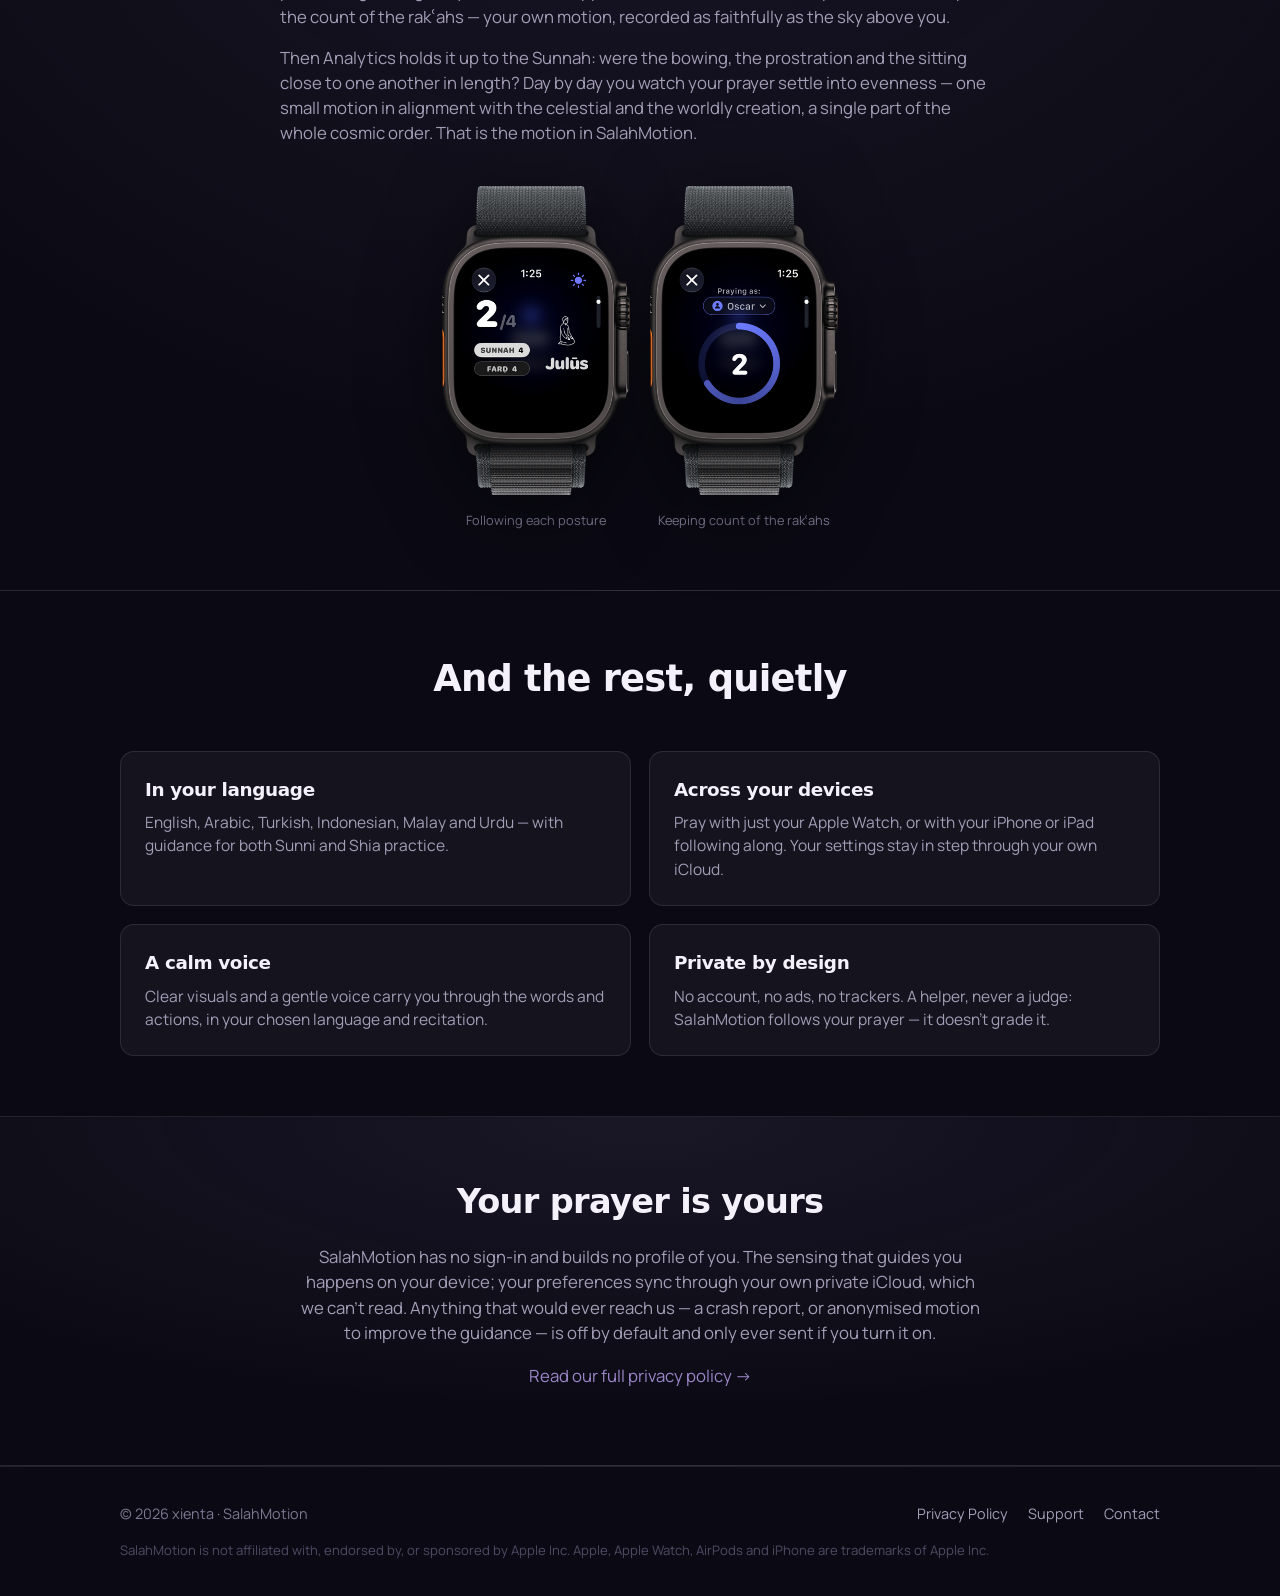
==== commit 11bc4f76: "Lift the pre-launch veil on develop develop carries the full, unveiled site for continued work and l" ====
--- a/index.html
+++ b/index.html
@@ -18,15 +18,6 @@
   <link rel="stylesheet" href="/assets/styles.css?v=6" />
 </head>
 <body>
-  <!-- PRE-LAUNCH: delete this block (here, privacy.html, support.html) to unveil the site. -->
-  <div class="prelaunch" role="dialog" aria-label="SalahMotion is coming soon">
-    <div class="prelaunch-card">
-      <img src="/assets/img/wordmark.png" alt="SalahMotion" class="prelaunch-mark" />
-      <p class="eyebrow">Coming soon</p>
-      <h1>From learning the prayer<br><span class="violet">to perfecting it.</span></h1>
-      <p>On iPhone, iPad and Apple Watch.</p>
-    </div>
-  </div>
   <header class="site-header">
     <div class="wrap">
       <a class="brand" href="/" aria-label="SalahMotion home">
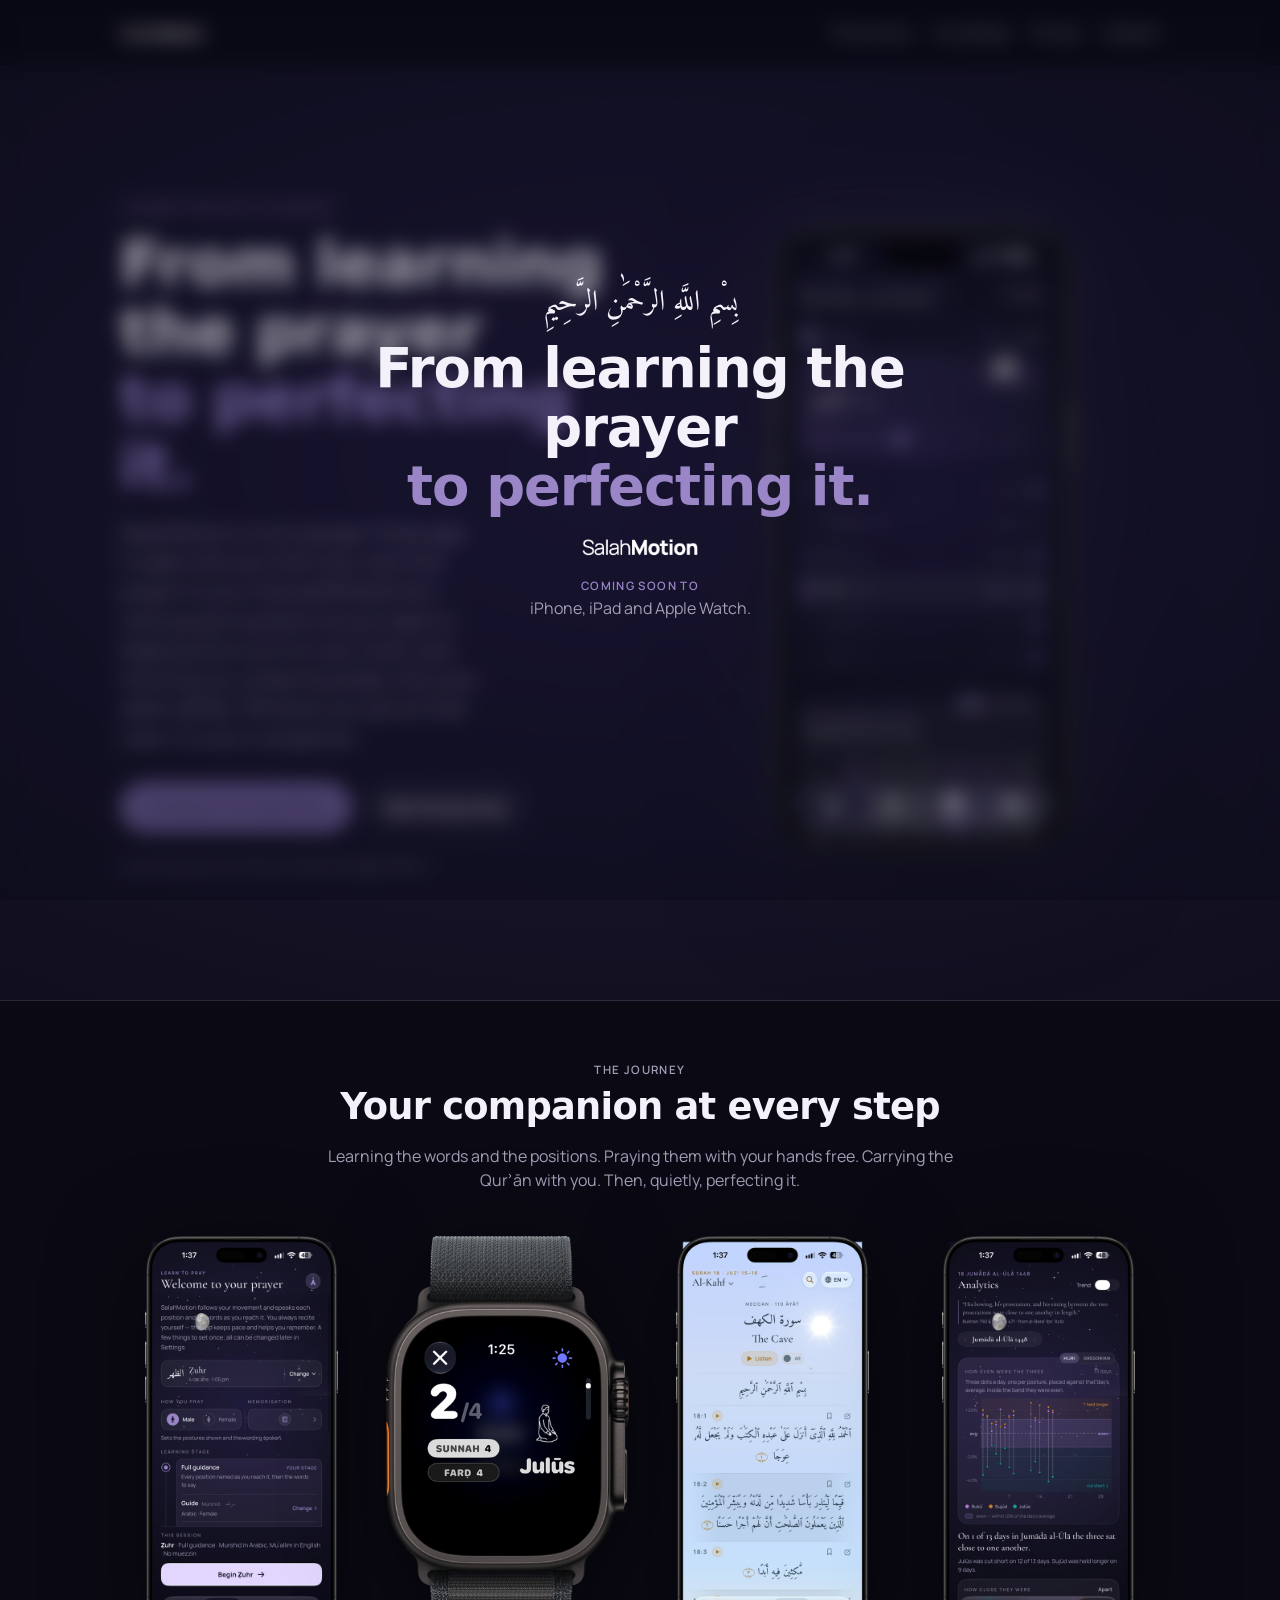
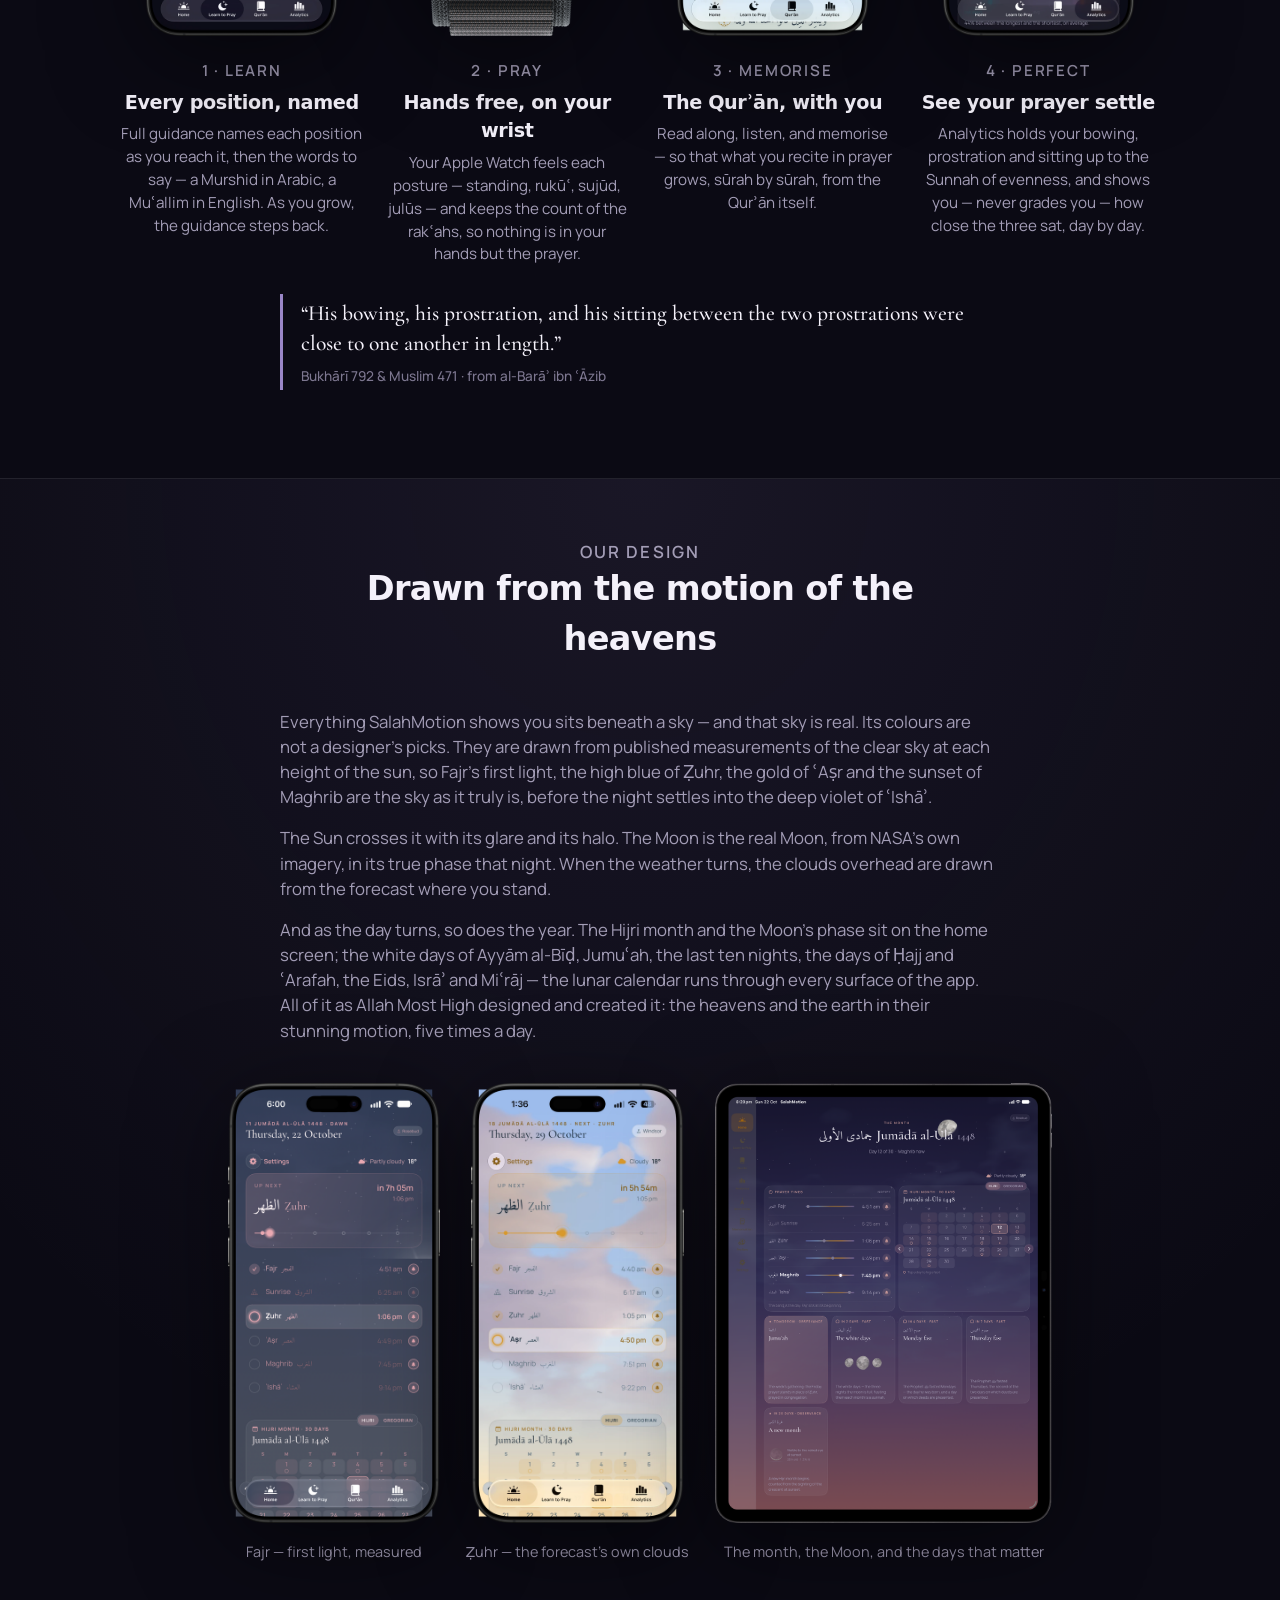
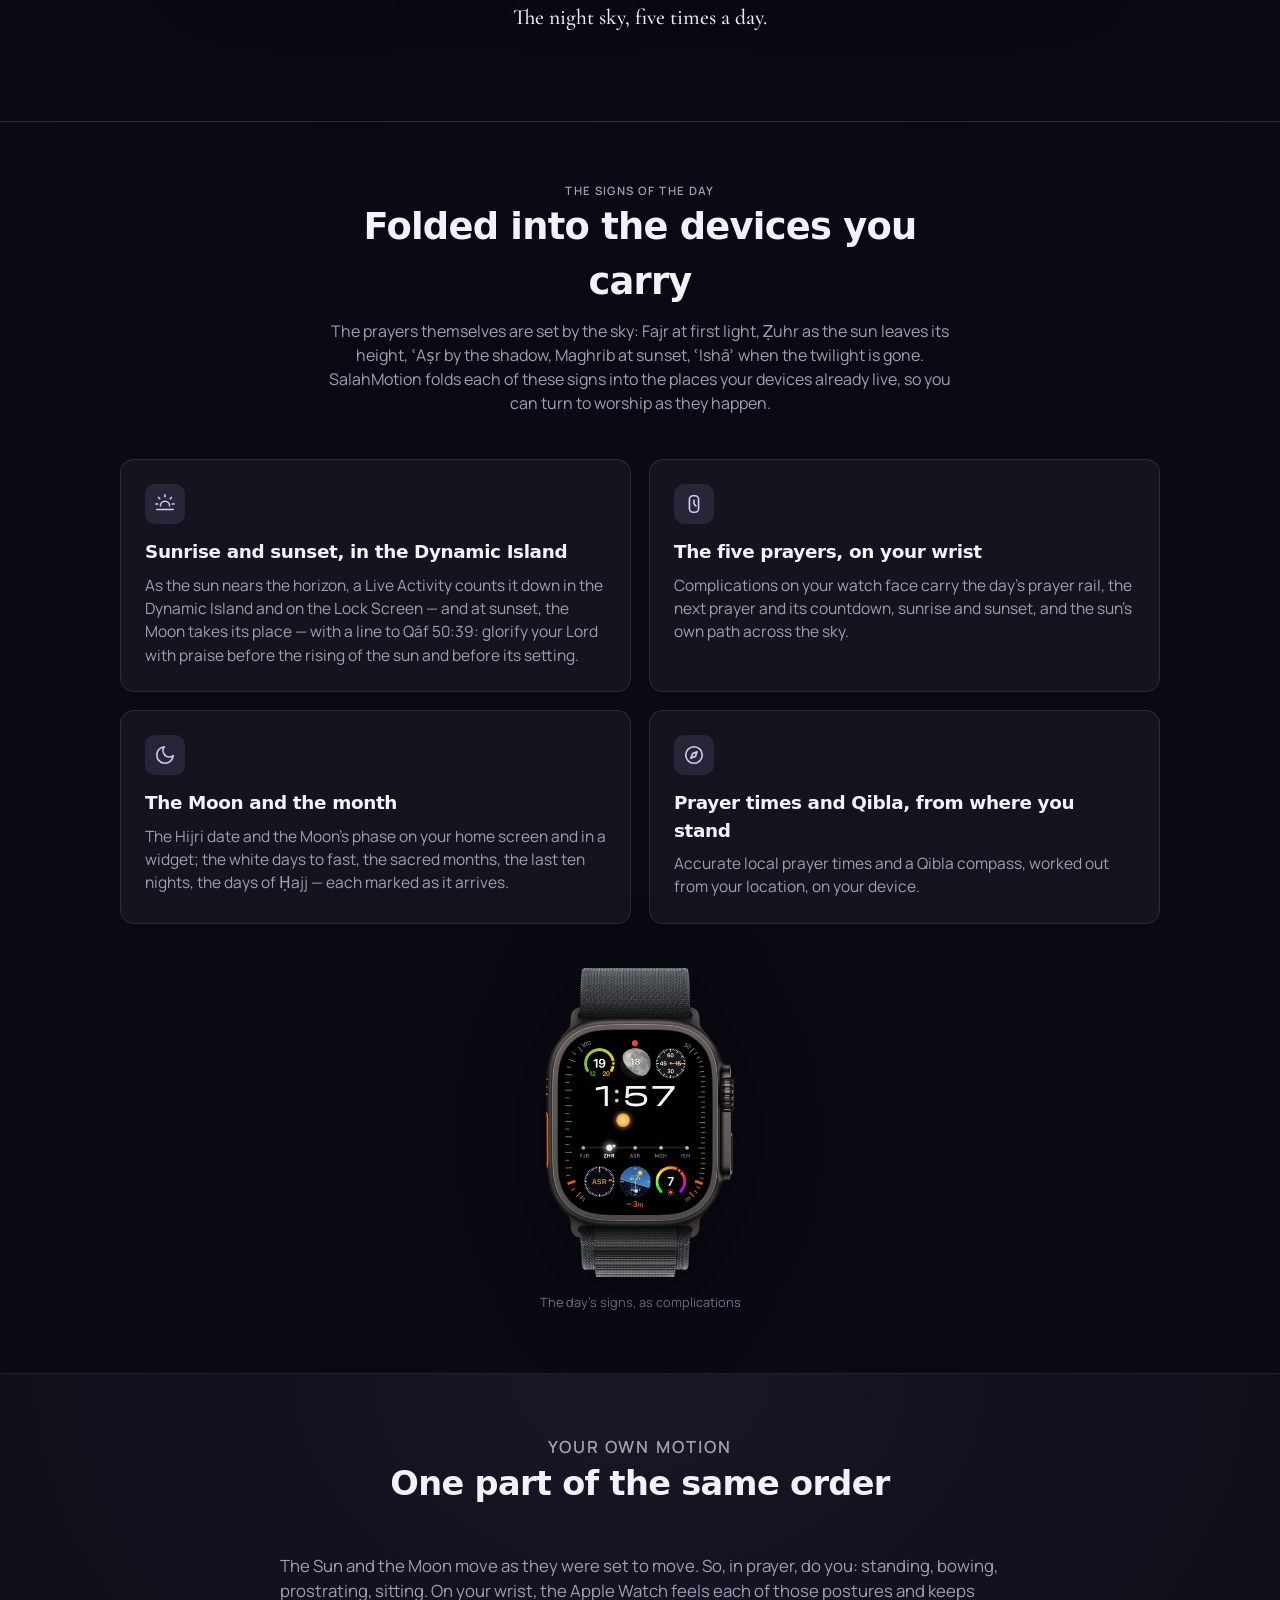
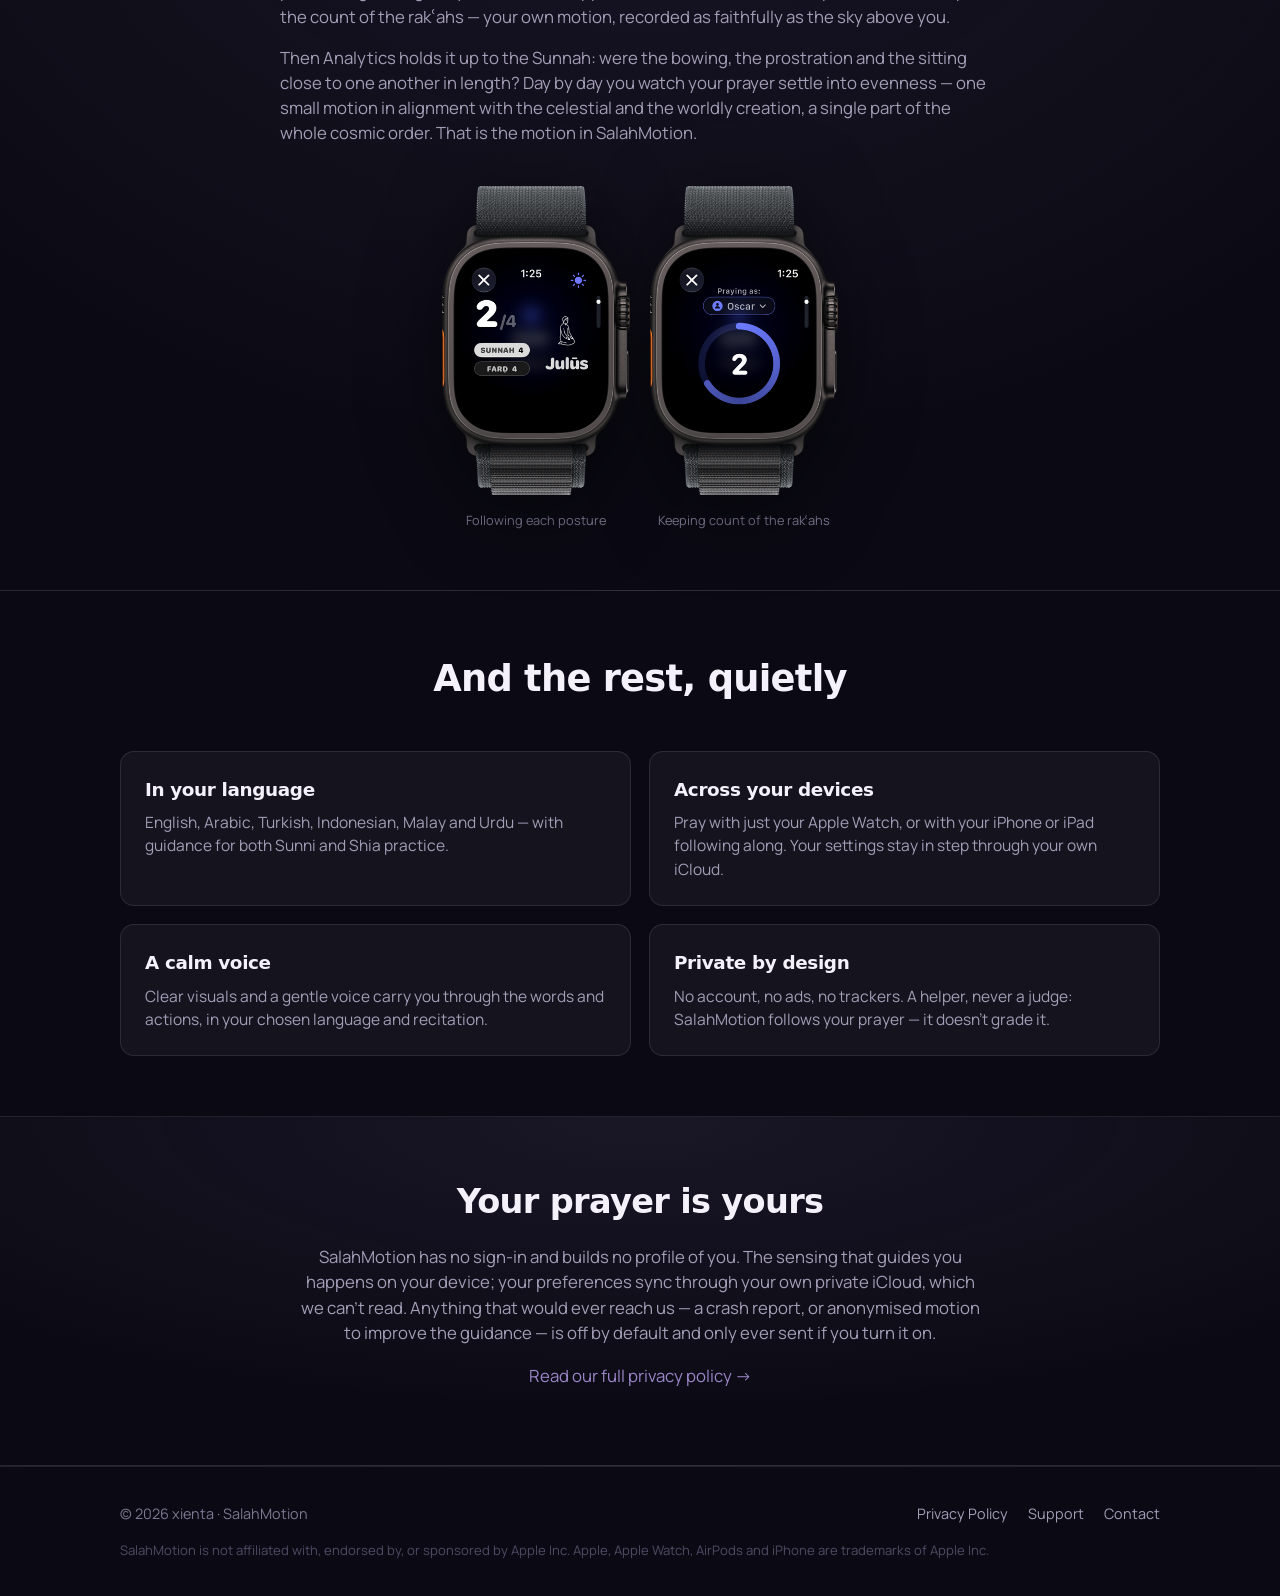
==== commit 0ebd6129: "Reorder the pre-launch card around the Basmala The veil (index, privacy, support) now reads: the Bas" ====
--- a/index.html
+++ b/index.html
@@ -15,9 +15,19 @@
   <link rel="preconnect" href="https://fonts.googleapis.com" />
   <link rel="preconnect" href="https://fonts.gstatic.com" crossorigin />
   <link href="https://fonts.googleapis.com/css2?family=Amiri&family=Cormorant+Garamond:wght@500;600&family=Manrope:wght@400;500;600;700;800&display=swap" rel="stylesheet" />
-  <link rel="stylesheet" href="/assets/styles.css?v=6" />
+  <link rel="stylesheet" href="/assets/styles.css?v=14" />
 </head>
 <body>
+  <!-- PRE-LAUNCH: delete this block (here, privacy.html, support.html) to unveil the site. -->
+  <div class="prelaunch" role="dialog" aria-label="SalahMotion is coming soon">
+    <div class="prelaunch-card">
+      <p class="prelaunch-basmala" lang="ar" dir="rtl">بِسْمِ اللَّهِ الرَّحْمَٰنِ الرَّحِيمِ</p>
+      <h1>From learning the prayer<br><span class="violet">to perfecting it.</span></h1>
+      <img src="/assets/img/wordmark.png" alt="SalahMotion" class="prelaunch-mark" />
+      <p class="eyebrow">Coming soon to</p>
+      <p>iPhone, iPad and Apple Watch.</p>
+    </div>
+  </div>
   <header class="site-header">
     <div class="wrap">
       <a class="brand" href="/" aria-label="SalahMotion home">
--- a/assets/styles.css
+++ b/assets/styles.css
@@ -239,7 +239,9 @@
   -webkit-backdrop-filter: blur(10px) saturate(120%);
 }
 .prelaunch-card { text-align: center; max-width: 560px; }
-.prelaunch-mark { height: 28px; width: auto; margin: 0 auto 28px; display: block; }
+.prelaunch-mark { height: 28px; width: auto; margin: 16px auto 16px; display: block; }
+.prelaunch-card .eyebrow { margin-bottom: 2px; }
+.prelaunch-basmala { font-family: var(--arabic); font-size: clamp(1.1rem, 3.5vw, 1.8rem); line-height: 1.6; color: var(--night-ink); margin: 0 0 14px; }
 .prelaunch-card h1 { font-size: clamp(2rem, 6vw, 3.4rem); line-height: 1.08; margin: 0 0 16px; }
 .prelaunch-card h1 .violet { color: var(--night-violet); }
 .prelaunch-card p:last-child { color: var(--night-muted); margin: 0; }
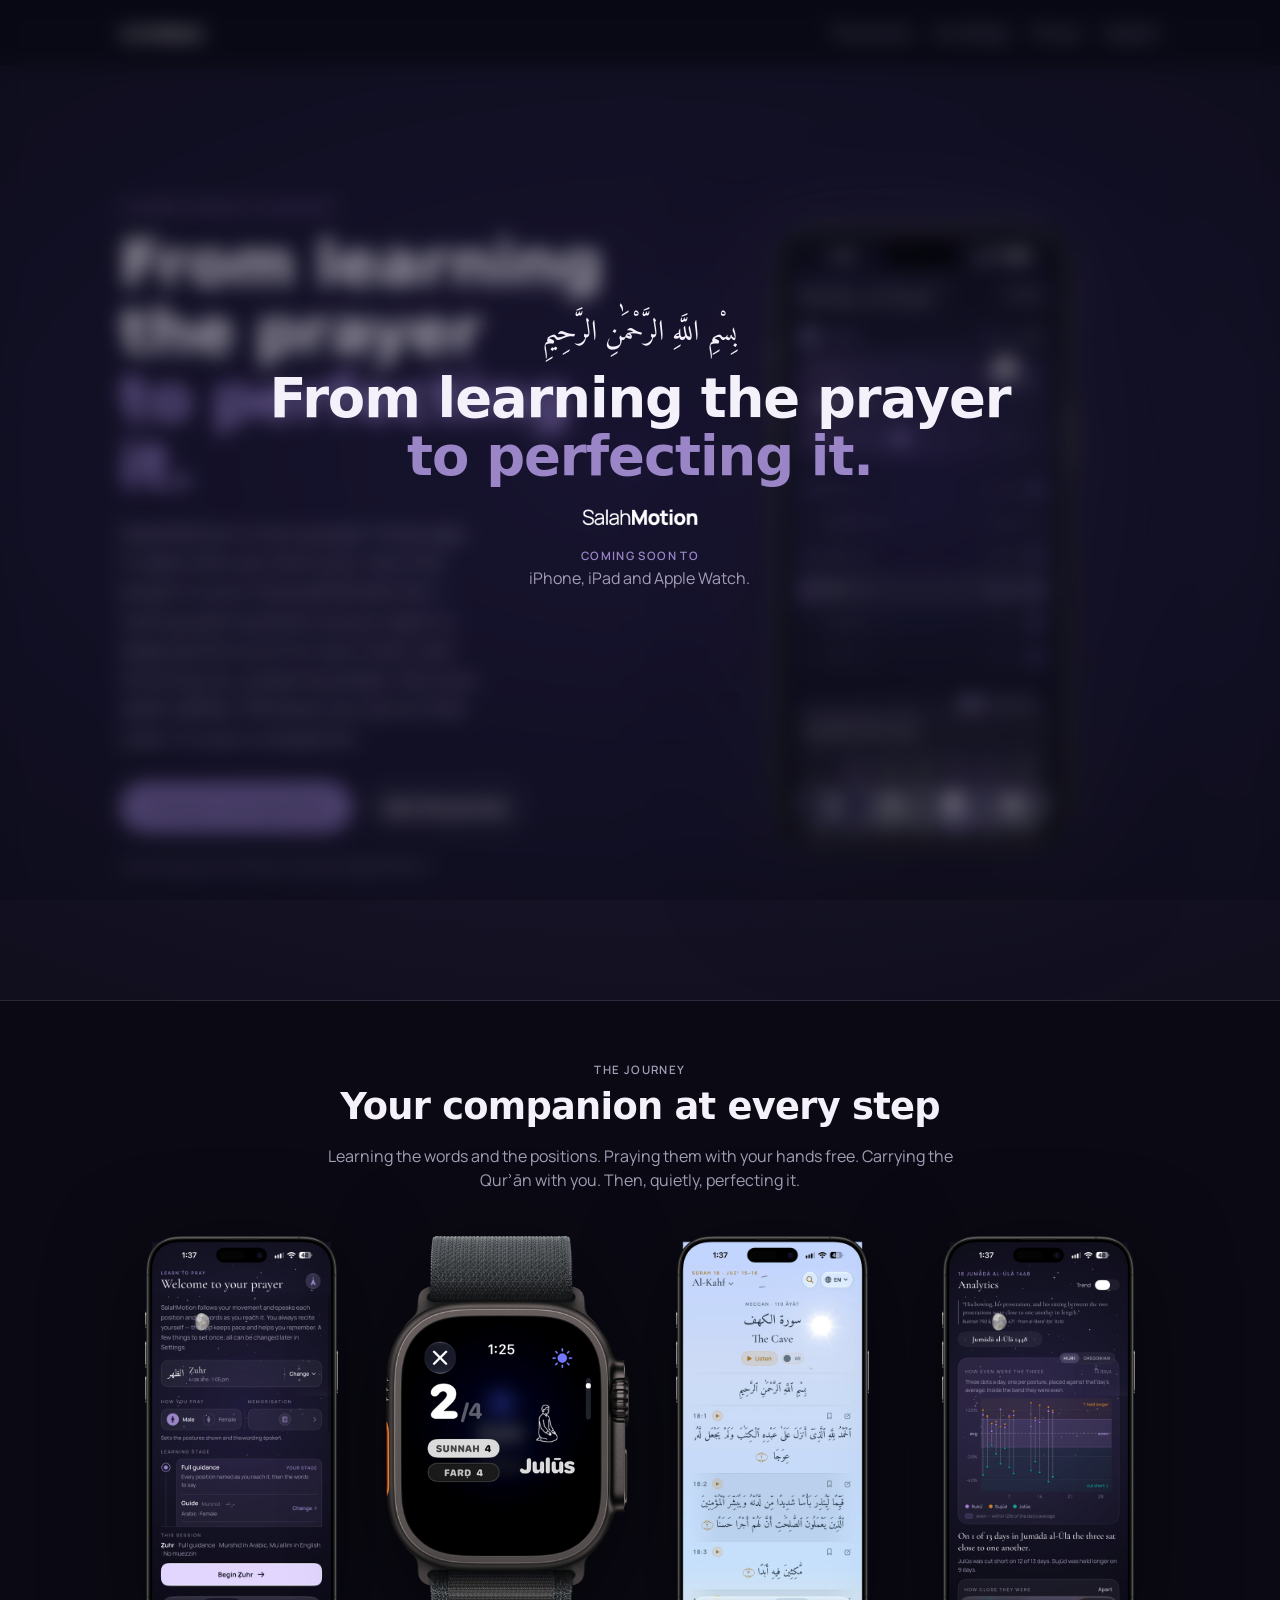
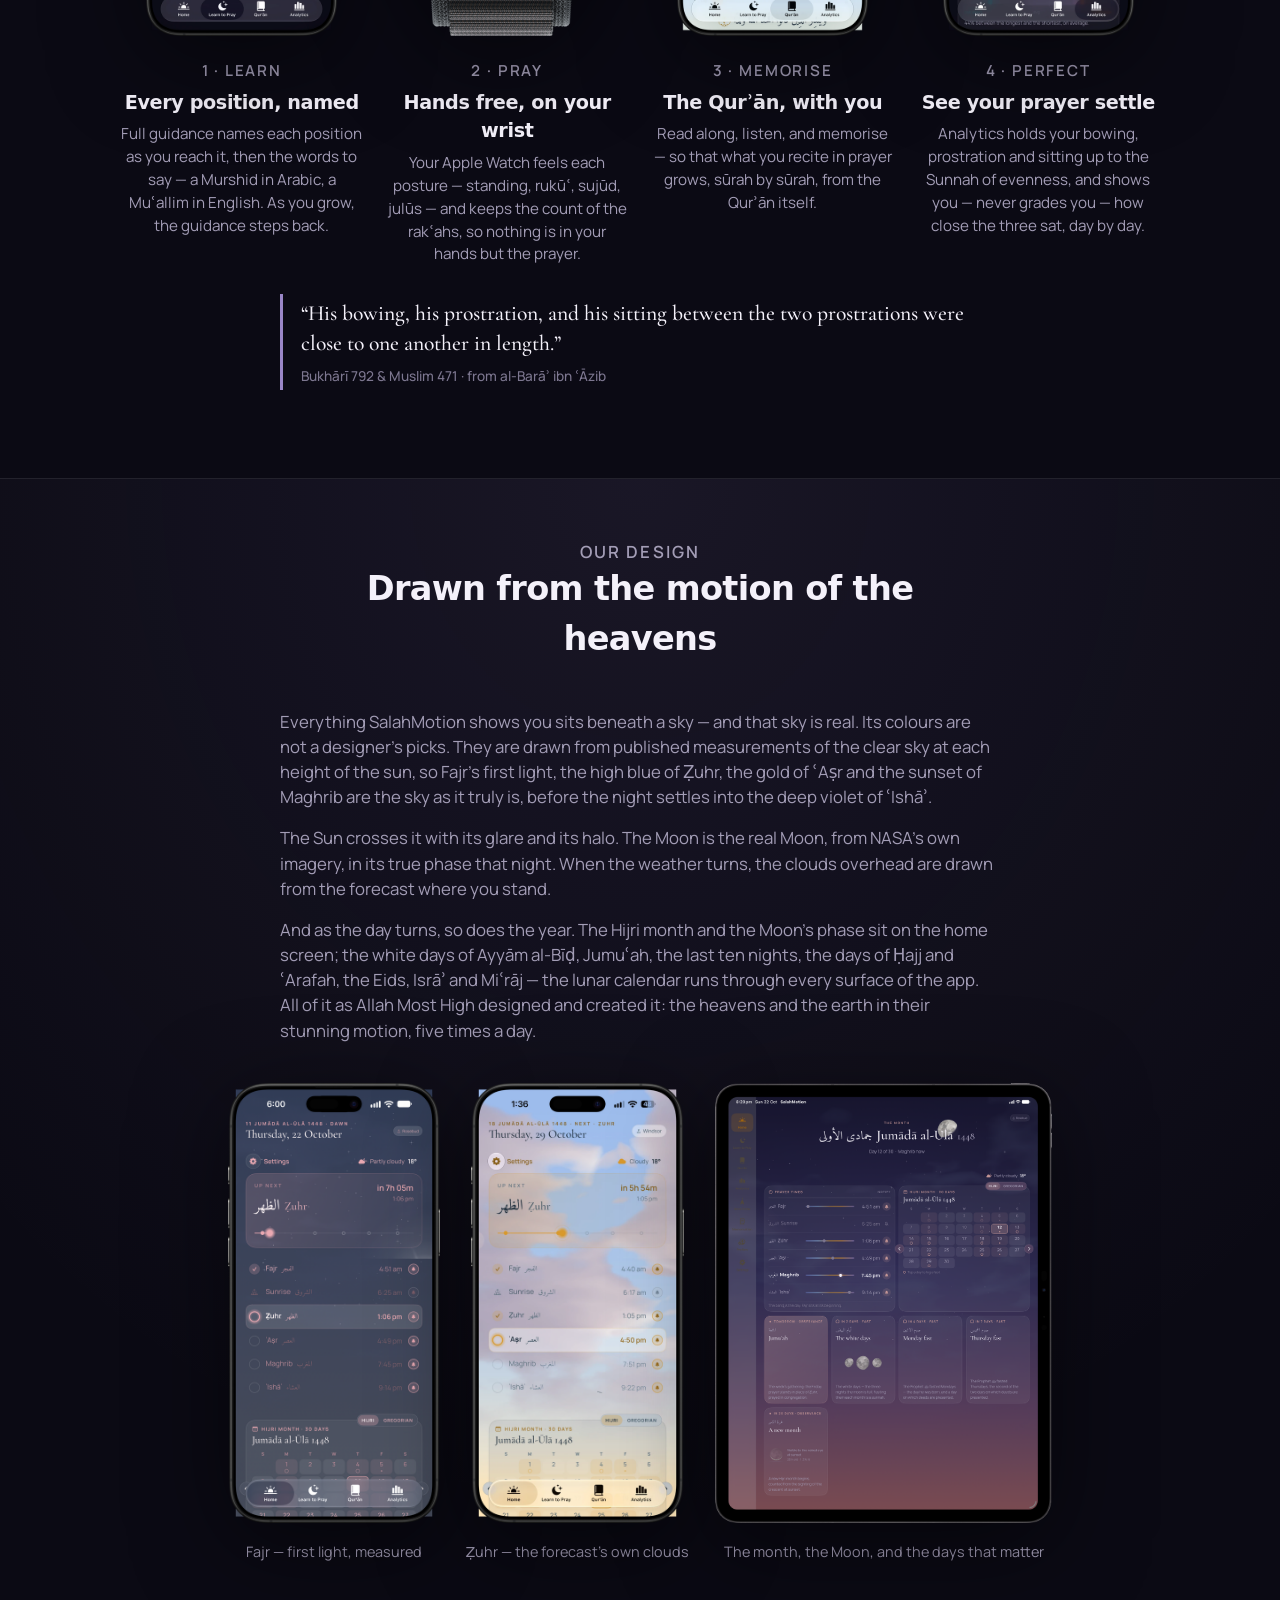
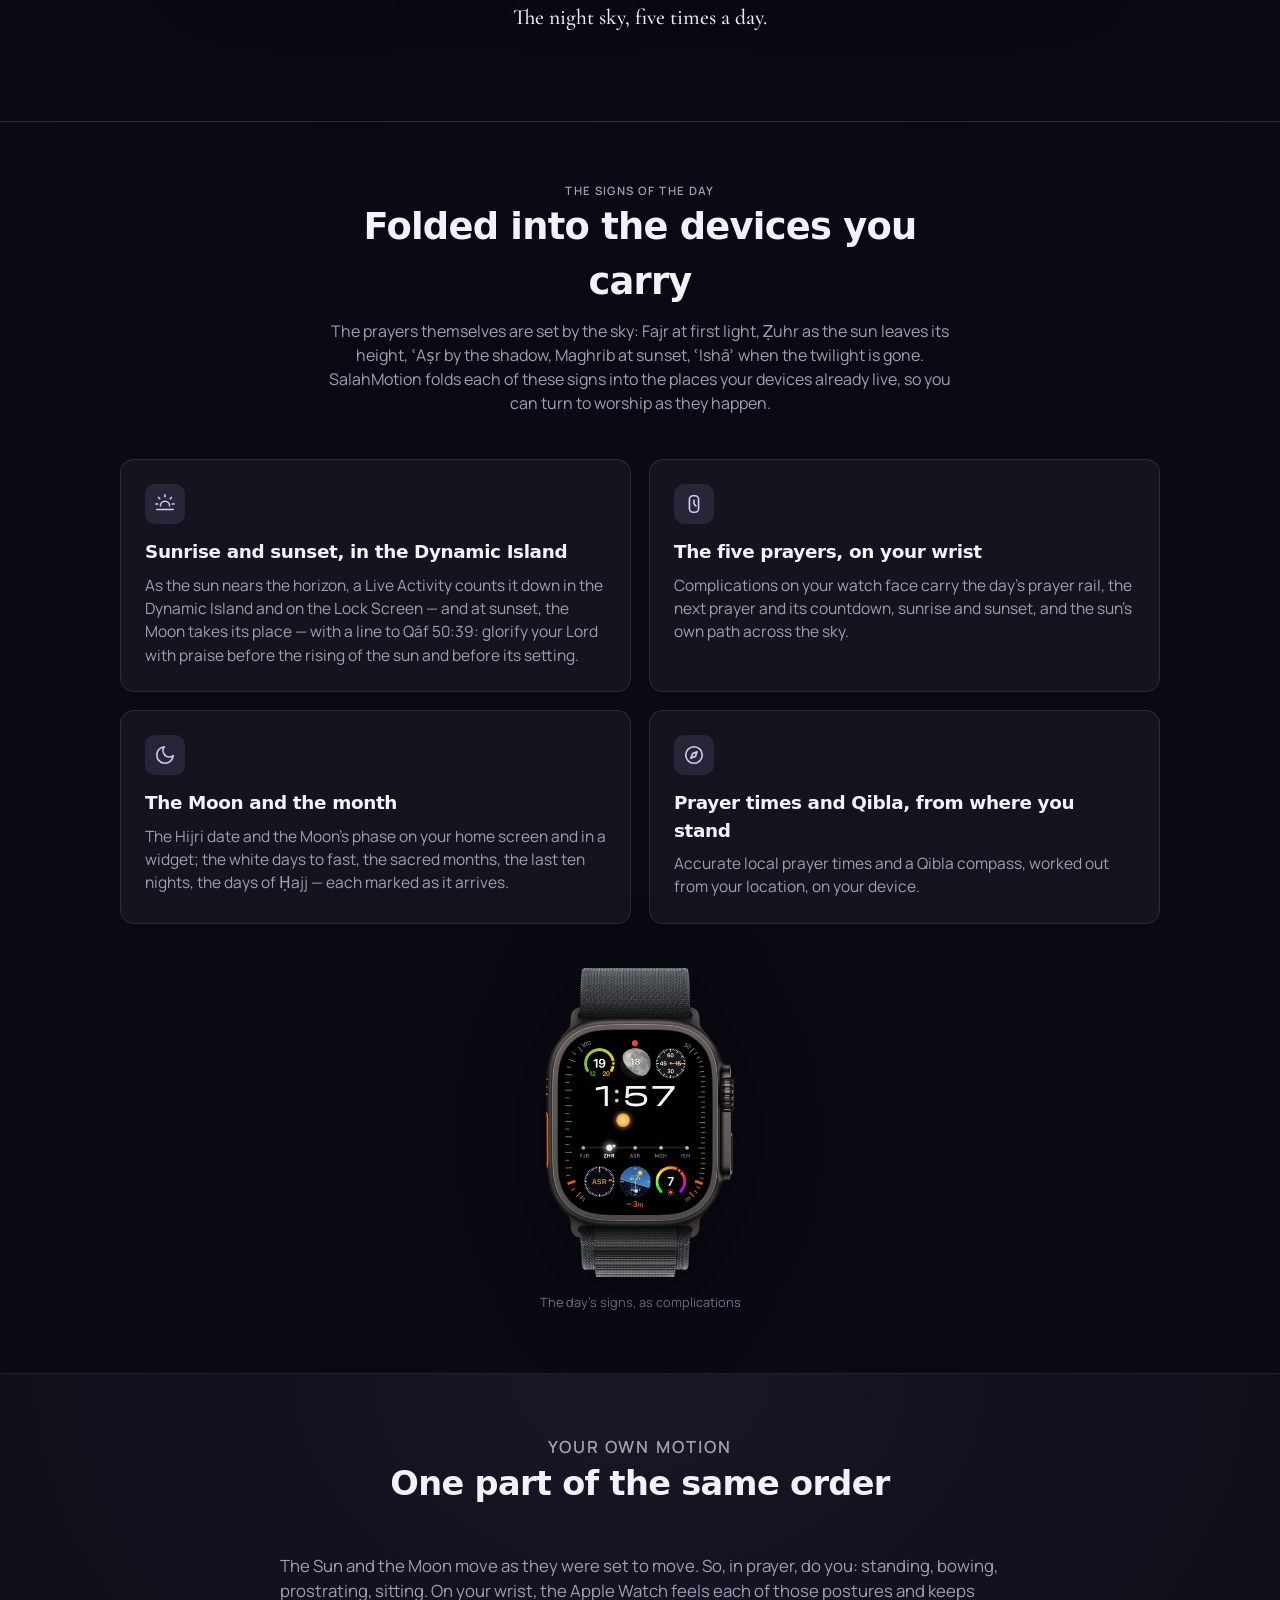
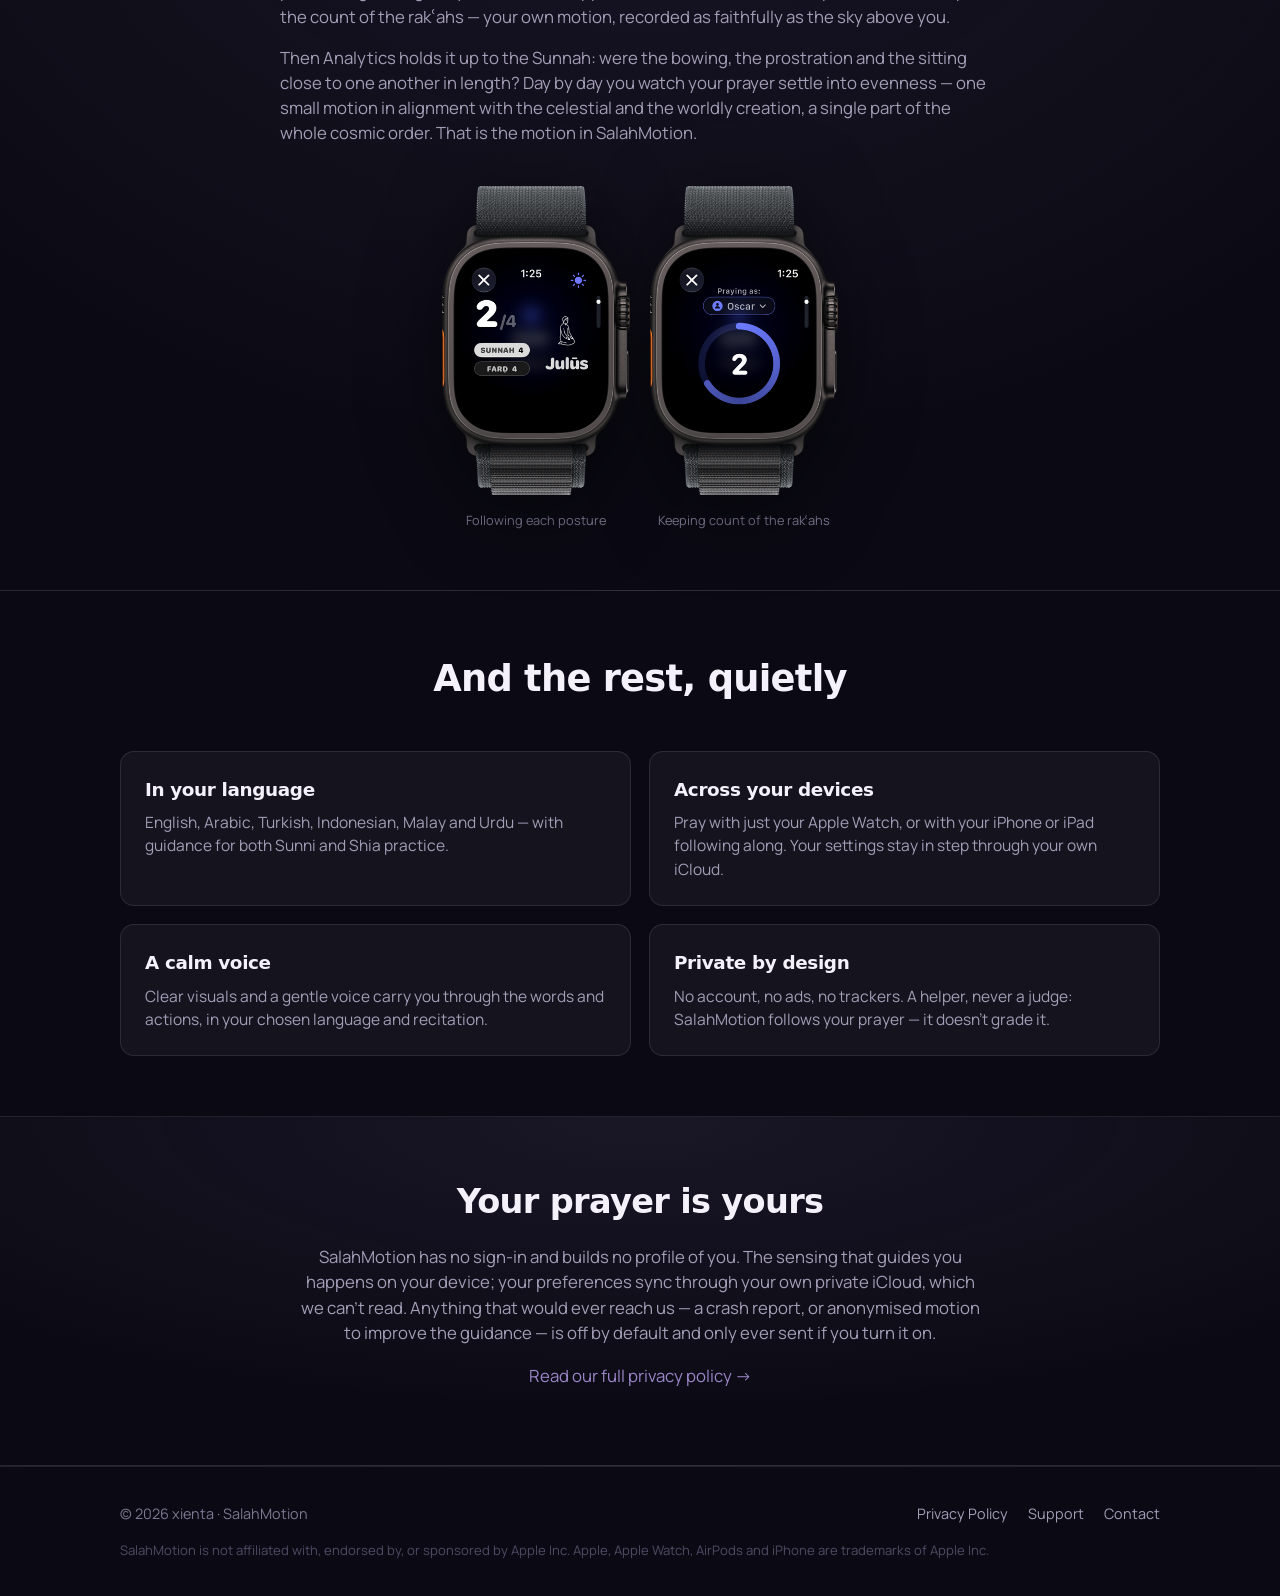
==== commit 54992520: "Keep the pre-launch headline on two lines At full size "From learning the prayer" was wider than the" ====
--- a/index.html
+++ b/index.html
@@ -15,7 +15,7 @@
   <link rel="preconnect" href="https://fonts.googleapis.com" />
   <link rel="preconnect" href="https://fonts.gstatic.com" crossorigin />
   <link href="https://fonts.googleapis.com/css2?family=Amiri&family=Cormorant+Garamond:wght@500;600&family=Manrope:wght@400;500;600;700;800&display=swap" rel="stylesheet" />
-  <link rel="stylesheet" href="/assets/styles.css?v=14" />
+  <link rel="stylesheet" href="/assets/styles.css?v=15" />
 </head>
 <body>
   <!-- PRE-LAUNCH: delete this block (here, privacy.html, support.html) to unveil the site. -->
--- a/assets/styles.css
+++ b/assets/styles.css
@@ -238,7 +238,7 @@
   backdrop-filter: blur(10px) saturate(120%);
   -webkit-backdrop-filter: blur(10px) saturate(120%);
 }
-.prelaunch-card { text-align: center; max-width: 560px; }
+.prelaunch-card { text-align: center; max-width: 820px; }
 .prelaunch-mark { height: 28px; width: auto; margin: 16px auto 16px; display: block; }
 .prelaunch-card .eyebrow { margin-bottom: 2px; }
 .prelaunch-basmala { font-family: var(--arabic); font-size: clamp(1.1rem, 3.5vw, 1.8rem); line-height: 1.6; color: var(--night-ink); margin: 0 0 14px; }
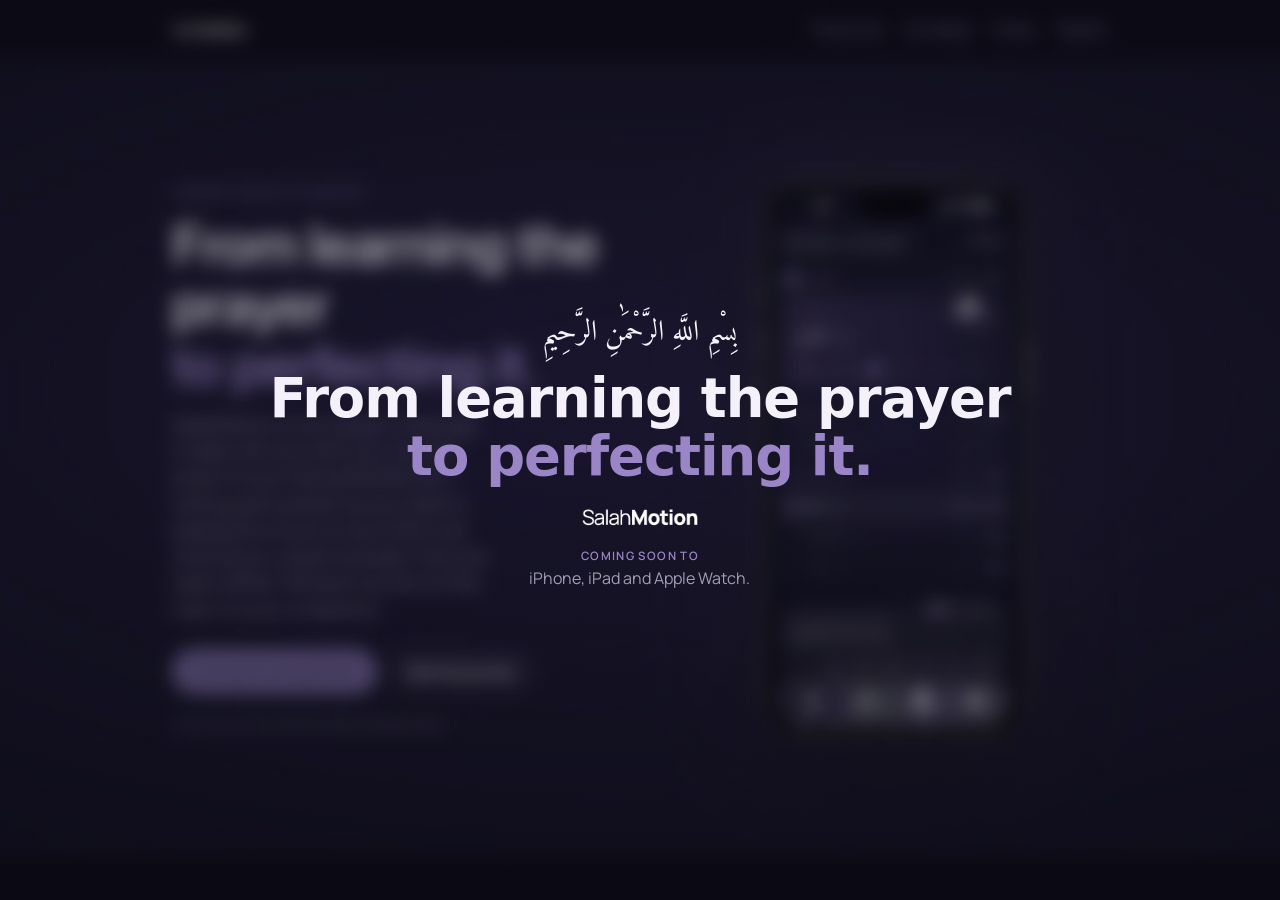
==== commit cf3ea42f: "Replace the live blur with a pre-blurred photo of the site The pre-launch pages carried the whole si" ====
--- a/index.html
+++ b/index.html
@@ -3,10 +3,10 @@
 <head>
   <meta charset="utf-8" />
   <meta name="viewport" content="width=device-width, initial-scale=1" />
-  <title>SalahMotion — from learning the prayer to perfecting it</title>
-  <meta name="description" content="SalahMotion is not a prayer-times app. It walks with you from your first prayer to your most perfected one — naming each position, keeping the count on your wrist, and showing you how your salah settles — beneath a sky drawn from the real motion of the heavens." />
+  <title>SalahMotion — coming soon</title>
+  <meta name="description" content="SalahMotion: from learning the prayer to perfecting it. Coming soon to iPhone, iPad and Apple Watch." />
   <meta property="og:title" content="SalahMotion" />
-  <meta property="og:description" content="From learning the prayer to perfecting it. Your companion, beneath the real sky." />
+  <meta property="og:description" content="From learning the prayer to perfecting it. Coming soon to iPhone, iPad and Apple Watch." />
   <meta property="og:type" content="website" />
   <meta property="og:url" content="https://salahmotion.com/" />
   <meta name="theme-color" content="#0b0a14" />
@@ -14,12 +14,12 @@
   <link rel="apple-touch-icon" href="/assets/img/app-icon.png" />
   <link rel="preconnect" href="https://fonts.googleapis.com" />
   <link rel="preconnect" href="https://fonts.gstatic.com" crossorigin />
-  <link href="https://fonts.googleapis.com/css2?family=Amiri&family=Cormorant+Garamond:wght@500;600&family=Manrope:wght@400;500;600;700;800&display=swap" rel="stylesheet" />
-  <link rel="stylesheet" href="/assets/styles.css?v=15" />
+  <link href="https://fonts.googleapis.com/css2?family=Amiri&family=Manrope:wght@400;500;600;700;800&display=swap" rel="stylesheet" />
+  <link rel="stylesheet" href="/assets/styles.css?v=16" />
 </head>
 <body>
-  <!-- PRE-LAUNCH: delete this block (here, privacy.html, support.html) to unveil the site. -->
-  <div class="prelaunch" role="dialog" aria-label="SalahMotion is coming soon">
+  <!-- PRE-LAUNCH: this whole page is the coming-soon card. The full site lives on the develop branch. -->
+  <main class="prelaunch">
     <div class="prelaunch-card">
       <p class="prelaunch-basmala" lang="ar" dir="rtl">بِسْمِ اللَّهِ الرَّحْمَٰنِ الرَّحِيمِ</p>
       <h1>From learning the prayer<br><span class="violet">to perfecting it.</span></h1>
@@ -27,289 +27,6 @@
       <p class="eyebrow">Coming soon to</p>
       <p>iPhone, iPad and Apple Watch.</p>
     </div>
-  </div>
-  <header class="site-header">
-    <div class="wrap">
-      <a class="brand" href="/" aria-label="SalahMotion home">
-        <img src="/assets/img/wordmark.png" alt="SalahMotion" />
-      </a>
-      <nav class="nav" aria-label="Primary">
-        <a href="#journey">The journey</a>
-        <a href="#design">Our design</a>
-        <a href="/privacy.html">Privacy</a>
-        <a href="/support.html">Support</a>
-      </nav>
-    </div>
-  </header>
-
-  <main>
-    <!-- 1. The central theme: learner through to mastery -->
-    <section class="hero">
-      <div class="wrap">
-        <div class="hero-copy">
-          <p class="eyebrow">Learner through to mastery</p>
-          <h1>From learning the prayer<br><span class="violet">to perfecting it.</span></h1>
-          <p class="lead">
-            SalahMotion is not a prayer-times app. It walks with you from your very
-            first prayer to your most perfected one — naming each position as you
-            reach it, keeping the count on your wrist, and showing you, prayer by
-            prayer, how your salah settles. Whoever you are on that road, it is your
-            companion.
-          </p>
-          <div class="cta">
-            <a class="btn btn-primary" href="#" aria-disabled="true">Coming to the App&nbsp;Store</a>
-            <a class="btn btn-ghost" href="#journey">See the journey</a>
-            <span class="note">Launching soon on iPhone, iPad and Apple Watch.</span>
-          </div>
-        </div>
-        <img class="phone-shot" src="/assets/img/iphone-isha.png"
-             alt="The SalahMotion home screen at ʿIshāʾ, the day's prayers beneath the deep violet night sky with the Moon and stars." />
-      </div>
-    </section>
-
-    <!-- 2. The journey: learn → pray → memorise → perfect -->
-    <section id="journey">
-      <div class="wrap">
-        <div class="section-head">
-          <p class="eyebrow">The journey</p>
-          <h2>Your companion at every step</h2>
-          <p>Learning the words and the positions. Praying them with your hands free.
-            Carrying the Qurʾān with you. Then, quietly, perfecting it.</p>
-        </div>
-        <div class="journey">
-          <figure>
-            <img src="/assets/img/shot-learn.png" alt="The Learn to Pray screen: Full guidance, with every position named as you reach it, then the words to say." />
-            <p class="eyebrow step">1 · Learn</p>
-            <h3>Every position, named</h3>
-            <p>Full guidance names each position as you reach it, then the words to say
-              — a Murshid in Arabic, a Muʿallim in English. As you grow, the guidance
-              steps back.</p>
-          </figure>
-          <figure>
-            <img src="/assets/img/watch-julus.png" alt="The Apple Watch following a prayer, held in julūs." />
-            <p class="eyebrow step">2 · Pray</p>
-            <h3>Hands free, on your wrist</h3>
-            <p>Your Apple Watch feels each posture — standing, rukūʿ, sujūd, julūs —
-              and keeps the count of the rakʿahs, so nothing is in your hands but the
-              prayer.</p>
-          </figure>
-          <figure>
-            <img src="/assets/img/shot-quran.png" alt="The Qurʾān reader, open at Sūrat al-Kahf, with Listen and Arabic toggles." />
-            <p class="eyebrow step">3 · Memorise</p>
-            <h3>The Qurʾān, with you</h3>
-            <p>Read along, listen, and memorise — so that what you recite in prayer
-              grows, sūrah by sūrah, from the Qurʾān itself.</p>
-          </figure>
-          <figure>
-            <img src="/assets/img/shot-analytics.png" alt="The Analytics screen: how even the bowing, prostration and sitting of each prayer were, day by day." />
-            <p class="eyebrow step">4 · Perfect</p>
-            <h3>See your prayer settle</h3>
-            <p>Analytics holds your bowing, prostration and sitting up to the Sunnah
-              of evenness, and shows you — never grades you — how close the three
-              sat, day by day.</p>
-          </figure>
-        </div>
-        <blockquote class="quote">
-          “His bowing, his prostration, and his sitting between the two prostrations
-          were close to one another in length.”
-          <cite>Bukhārī 792 &amp; Muslim 471 · from al-Barāʾ ibn ʿĀzib</cite>
-        </blockquote>
-      </div>
-    </section>
-
-    <!-- 3. Design philosophy: the motion of the heavens -->
-    <section id="design" class="band">
-      <div class="wrap">
-        <div class="section-head">
-          <p class="eyebrow">Our design</p>
-          <h2>Drawn from the motion of the heavens</h2>
-        </div>
-        <div class="prose">
-          <p>Everything SalahMotion shows you sits beneath a sky — and that sky is real.
-            Its colours are not a designer’s picks. They are drawn from published
-            measurements of the clear sky at each height of the sun, so Fajr’s first
-            light, the high blue of Ẓuhr, the gold of ʿAṣr and the sunset of Maghrib are
-            the sky as it truly is, before the night settles into the deep violet of
-            ʿIshāʾ.</p>
-          <p>The Sun crosses it with its glare and its halo. The Moon is the real Moon,
-            from NASA’s own imagery, in its true phase that night. When the weather
-            turns, the clouds overhead are drawn from the forecast where you stand.</p>
-          <p>And as the day turns, so does the year. The Hijri month and the Moon’s
-            phase sit on the home screen; the white days of Ayyām al-Bīḍ, Jumuʿah, the
-            last ten nights, the days of Ḥajj and ʿArafah, the Eids, Isrāʾ and Miʿrāj —
-            the lunar calendar runs through every surface of the app. All of it as Allah
-            Most High designed and created it: the heavens and the earth in their
-            stunning motion, five times a day.</p>
-        </div>
-        <div class="sky-row" style="margin-top:40px">
-          <figure>
-            <img src="/assets/img/iphone-fajr.png" alt="The home screen at Fajr, beneath the measured first light of dawn." />
-            <figcaption>Fajr — first light, measured</figcaption>
-          </figure>
-          <figure>
-            <img src="/assets/img/shot-zuhr.png" alt="The home screen at Ẓuhr on a cloudy day, the clouds drawn from the forecast." />
-            <figcaption>Ẓuhr — the forecast’s own clouds</figcaption>
-          </figure>
-          <figure>
-            <img src="/assets/img/ipad-isha.png" alt="The iPad at Maghrib: Jumādā al-Ūlā 1448, the Moon, the Hijri calendar and the days that matter." />
-            <figcaption>The month, the Moon, and the days that matter</figcaption>
-          </figure>
-        </div>
-        <blockquote class="quote" style="text-align:center;border:0;padding:0;margin-top:40px">
-          The night sky, five times a day.
-        </blockquote>
-      </div>
-    </section>
-
-    <!-- 4. The miracles of the day, folded into the devices -->
-    <section id="signs">
-      <div class="wrap">
-        <div class="section-head">
-          <p class="eyebrow">The signs of the day</p>
-          <h2>Folded into the devices you carry</h2>
-          <p>The prayers themselves are set by the sky: Fajr at first light, Ẓuhr as the
-            sun leaves its height, ʿAṣr by the shadow, Maghrib at sunset, ʿIshāʾ when
-            the twilight is gone. SalahMotion folds each of these signs into the places
-            your devices already live, so you can turn to worship as they happen.</p>
-        </div>
-        <div class="grid">
-          <div class="card">
-            <div class="glyph" aria-hidden="true">
-              <svg width="22" height="22" viewBox="0 0 24 24" fill="none" stroke="currentColor" stroke-width="1.8" stroke-linecap="round" stroke-linejoin="round"><path d="M12 2v2"/><path d="m4.9 4.9 1.4 1.4"/><path d="M2 12h2"/><path d="M20 12h2"/><path d="m19.1 4.9-1.4 1.4"/><path d="M3 18h18"/><path d="M7 14a5 5 0 0 1 10 0"/></svg>
-            </div>
-            <h3>Sunrise and sunset, in the Dynamic Island</h3>
-            <p>As the sun nears the horizon, a Live Activity counts it down in the
-              Dynamic Island and on the Lock Screen — and at sunset, the Moon takes its
-              place — with a line to Qāf 50:39: glorify your Lord with praise before the
-              rising of the sun and before its setting.</p>
-          </div>
-          <div class="card">
-            <div class="glyph" aria-hidden="true">
-              <svg width="22" height="22" viewBox="0 0 24 24" fill="none" stroke="currentColor" stroke-width="1.8" stroke-linecap="round" stroke-linejoin="round"><rect x="7" y="3" width="10" height="18" rx="4"/><path d="M12 8v4l2 2"/></svg>
-            </div>
-            <h3>The five prayers, on your wrist</h3>
-            <p>Complications on your watch face carry the day’s prayer rail, the next
-              prayer and its countdown, sunrise and sunset, and the sun’s own path
-              across the sky.</p>
-          </div>
-          <div class="card">
-            <div class="glyph" aria-hidden="true">
-              <svg width="22" height="22" viewBox="0 0 24 24" fill="none" stroke="currentColor" stroke-width="1.8" stroke-linecap="round" stroke-linejoin="round"><path d="M21 12.79A9 9 0 1 1 11.21 3 7 7 0 0 0 21 12.79z"/></svg>
-            </div>
-            <h3>The Moon and the month</h3>
-            <p>The Hijri date and the Moon’s phase on your home screen and in a widget;
-              the white days to fast, the sacred months, the last ten nights, the days of
-              Ḥajj — each marked as it arrives.</p>
-          </div>
-          <div class="card">
-            <div class="glyph" aria-hidden="true">
-              <svg width="22" height="22" viewBox="0 0 24 24" fill="none" stroke="currentColor" stroke-width="1.8" stroke-linecap="round" stroke-linejoin="round"><circle cx="12" cy="12" r="9"/><polygon points="15.5 8.5 13.5 13.5 8.5 15.5 10.5 10.5 15.5 8.5"/></svg>
-            </div>
-            <h3>Prayer times and Qibla, from where you stand</h3>
-            <p>Accurate local prayer times and a Qibla compass, worked out from your
-              location, on your device.</p>
-          </div>
-        </div>
-        <div class="watch-pair" style="margin-top:44px">
-          <figure>
-            <img src="/assets/img/watch-complications.png" alt="An Apple Watch face with SalahMotion complications: the prayer rail, the sun's path, sunrise and sunset, and the next prayer." />
-            <figcaption>The day’s signs, as complications</figcaption>
-          </figure>
-        </div>
-      </div>
-    </section>
-
-    <!-- 5. The worshipper's own motion, within the order -->
-    <section id="motion" class="band">
-      <div class="wrap">
-        <div class="section-head">
-          <p class="eyebrow">Your own motion</p>
-          <h2>One part of the same order</h2>
-        </div>
-        <div class="prose">
-          <p>The Sun and the Moon move as they were set to move. So, in prayer, do you:
-            standing, bowing, prostrating, sitting. On your wrist, the Apple Watch
-            feels each of those postures and keeps the count of the rakʿahs — your own
-            motion, recorded as faithfully as the sky above you.</p>
-          <p>Then Analytics holds it up to the Sunnah: were the bowing, the prostration
-            and the sitting close to one another in length? Day by day you watch your
-            prayer settle into evenness — one small motion in alignment with the
-            celestial and the worldly creation, a single part of the whole cosmic order.
-            That is the motion in SalahMotion.</p>
-        </div>
-        <div class="watch-pair" style="margin-top:40px">
-          <figure>
-            <img src="/assets/img/watch-julus.png" alt="The Apple Watch following a prayer, held in julūs." />
-            <figcaption>Following each posture</figcaption>
-          </figure>
-          <figure>
-            <img src="/assets/img/watch-count.png" alt="The Apple Watch counting the rakʿahs of the prayer." />
-            <figcaption>Keeping count of the rakʿahs</figcaption>
-          </figure>
-        </div>
-      </div>
-    </section>
-
-    <!-- 6. The practicalities -->
-    <section id="rest">
-      <div class="wrap">
-        <div class="section-head">
-          <h2>And the rest, quietly</h2>
-        </div>
-        <div class="grid">
-          <div class="card">
-            <h3>In your language</h3>
-            <p>English, Arabic, Turkish, Indonesian, Malay and Urdu — with guidance for
-              both Sunni and Shia practice.</p>
-          </div>
-          <div class="card">
-            <h3>Across your devices</h3>
-            <p>Pray with just your Apple Watch, or with your iPhone or iPad following
-              along. Your settings stay in step through your own iCloud.</p>
-          </div>
-          <div class="card">
-            <h3>A calm voice</h3>
-            <p>Clear visuals and a gentle voice carry you through the words and actions,
-              in your chosen language and recitation.</p>
-          </div>
-          <div class="card">
-            <h3>Private by design</h3>
-            <p>No account, no ads, no trackers. A helper, never a judge: SalahMotion
-              follows your prayer — it doesn’t grade it.</p>
-          </div>
-        </div>
-      </div>
-    </section>
-
-    <section class="band">
-      <div class="wrap" style="text-align:center;max-width:720px">
-        <h2 style="font-size:clamp(1.6rem,3.6vw,2.1rem);margin:0 0 14px">Your prayer is yours</h2>
-        <p style="color:var(--night-muted);font-size:1.05rem">
-          SalahMotion has no sign-in and builds no profile of you. The sensing that
-          guides you happens on your device; your preferences sync through your own
-          private iCloud, which we can’t read. Anything that would ever reach us — a
-          crash report, or anonymised motion to improve the guidance — is off by
-          default and only ever sent if you turn it on.
-        </p>
-        <p style="margin-top:18px"><a href="/privacy.html">Read our full privacy policy →</a></p>
-      </div>
-    </section>
   </main>
-
-  <footer class="site-footer">
-    <div class="wrap">
-      <div>© <span id="year">2026</span> xienta · SalahMotion</div>
-      <div class="links">
-        <a href="/privacy.html">Privacy Policy</a>
-        <a href="/support.html">Support</a>
-        <a href="mailto:support@salahmotion.com">Contact</a>
-      </div>
-      <div class="fine">
-        SalahMotion is not affiliated with, endorsed by, or sponsored by Apple Inc.
-        Apple, Apple Watch, AirPods and iPhone are trademarks of Apple Inc.
-      </div>
-    </div>
-  </footer>
-  <script>document.getElementById('year').textContent = new Date().getFullYear();</script>
 </body>
 </html>
--- a/assets/styles.css
+++ b/assets/styles.css
@@ -230,13 +230,23 @@
 .site-footer a:hover { color: var(--night-ink); }
 .site-footer .fine { flex-basis: 100%; font-size: 0.82rem; color: var(--night-faintest); }
 
-/* ---------- Pre-launch veil: blurs the whole site behind a coming-soon card ---------- */
+/* ---------- Pre-launch veil: a coming-soon card over a pre-blurred photo of the site ---------- */
+/* The blur is baked into the image, so none of the real text is on the page. */
 .prelaunch {
   position: fixed; inset: 0; z-index: 100;
   display: grid; place-items: center; padding: 24px;
-  background: rgba(11, 10, 20, 0.35);
-  backdrop-filter: blur(10px) saturate(120%);
-  -webkit-backdrop-filter: blur(10px) saturate(120%);
+  background:
+    linear-gradient(rgba(11, 10, 20, 0.35), rgba(11, 10, 20, 0.35)),
+    url("img/prelaunch-desktop.jpg") center / cover no-repeat,
+    var(--night-edge);
+}
+@media (max-width: 640px) {
+  .prelaunch {
+    background:
+      linear-gradient(rgba(11, 10, 20, 0.35), rgba(11, 10, 20, 0.35)),
+      url("img/prelaunch-mobile.jpg") center top / cover no-repeat,
+      var(--night-edge);
+  }
 }
 .prelaunch-card { text-align: center; max-width: 820px; }
 .prelaunch-mark { height: 28px; width: auto; margin: 16px auto 16px; display: block; }
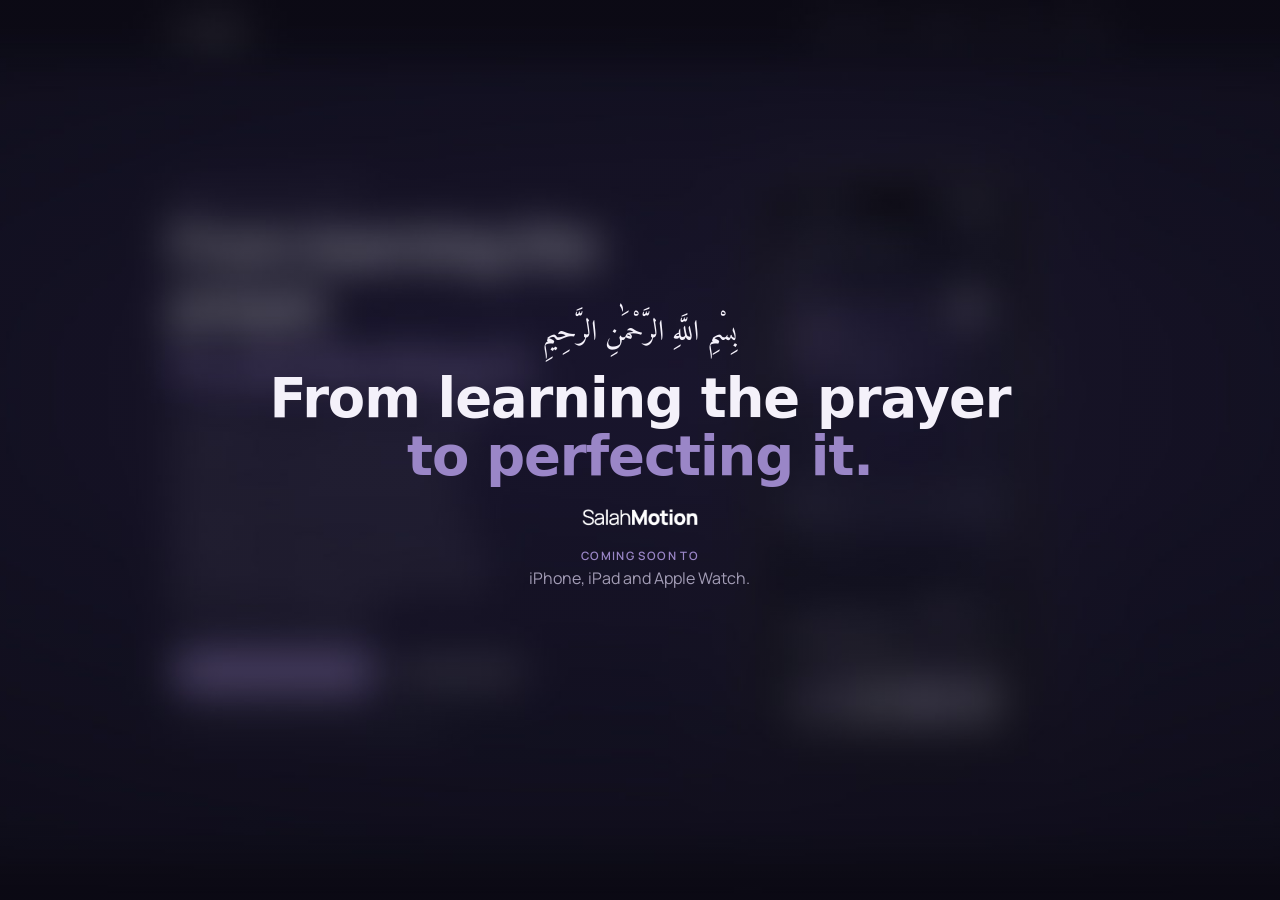
==== commit 02132c4e: "Blur the pre-launch background photo further Refs xienta/SalahMotion#686  Co-Authored-By: Claude Opu" ====
--- a/index.html
+++ b/index.html
@@ -15,7 +15,7 @@
   <link rel="preconnect" href="https://fonts.googleapis.com" />
   <link rel="preconnect" href="https://fonts.gstatic.com" crossorigin />
   <link href="https://fonts.googleapis.com/css2?family=Amiri&family=Manrope:wght@400;500;600;700;800&display=swap" rel="stylesheet" />
-  <link rel="stylesheet" href="/assets/styles.css?v=16" />
+  <link rel="stylesheet" href="/assets/styles.css?v=17" />
 </head>
 <body>
   <!-- PRE-LAUNCH: this whole page is the coming-soon card. The full site lives on the develop branch. -->
--- a/assets/styles.css
+++ b/assets/styles.css
@@ -237,14 +237,14 @@
   display: grid; place-items: center; padding: 24px;
   background:
     linear-gradient(rgba(11, 10, 20, 0.35), rgba(11, 10, 20, 0.35)),
-    url("img/prelaunch-desktop.jpg") center / cover no-repeat,
+    url("img/prelaunch-desktop.jpg?v=2") center / cover no-repeat,
     var(--night-edge);
 }
 @media (max-width: 640px) {
   .prelaunch {
     background:
       linear-gradient(rgba(11, 10, 20, 0.35), rgba(11, 10, 20, 0.35)),
-      url("img/prelaunch-mobile.jpg") center top / cover no-repeat,
+      url("img/prelaunch-mobile.jpg?v=2") center top / cover no-repeat,
       var(--night-edge);
   }
 }
